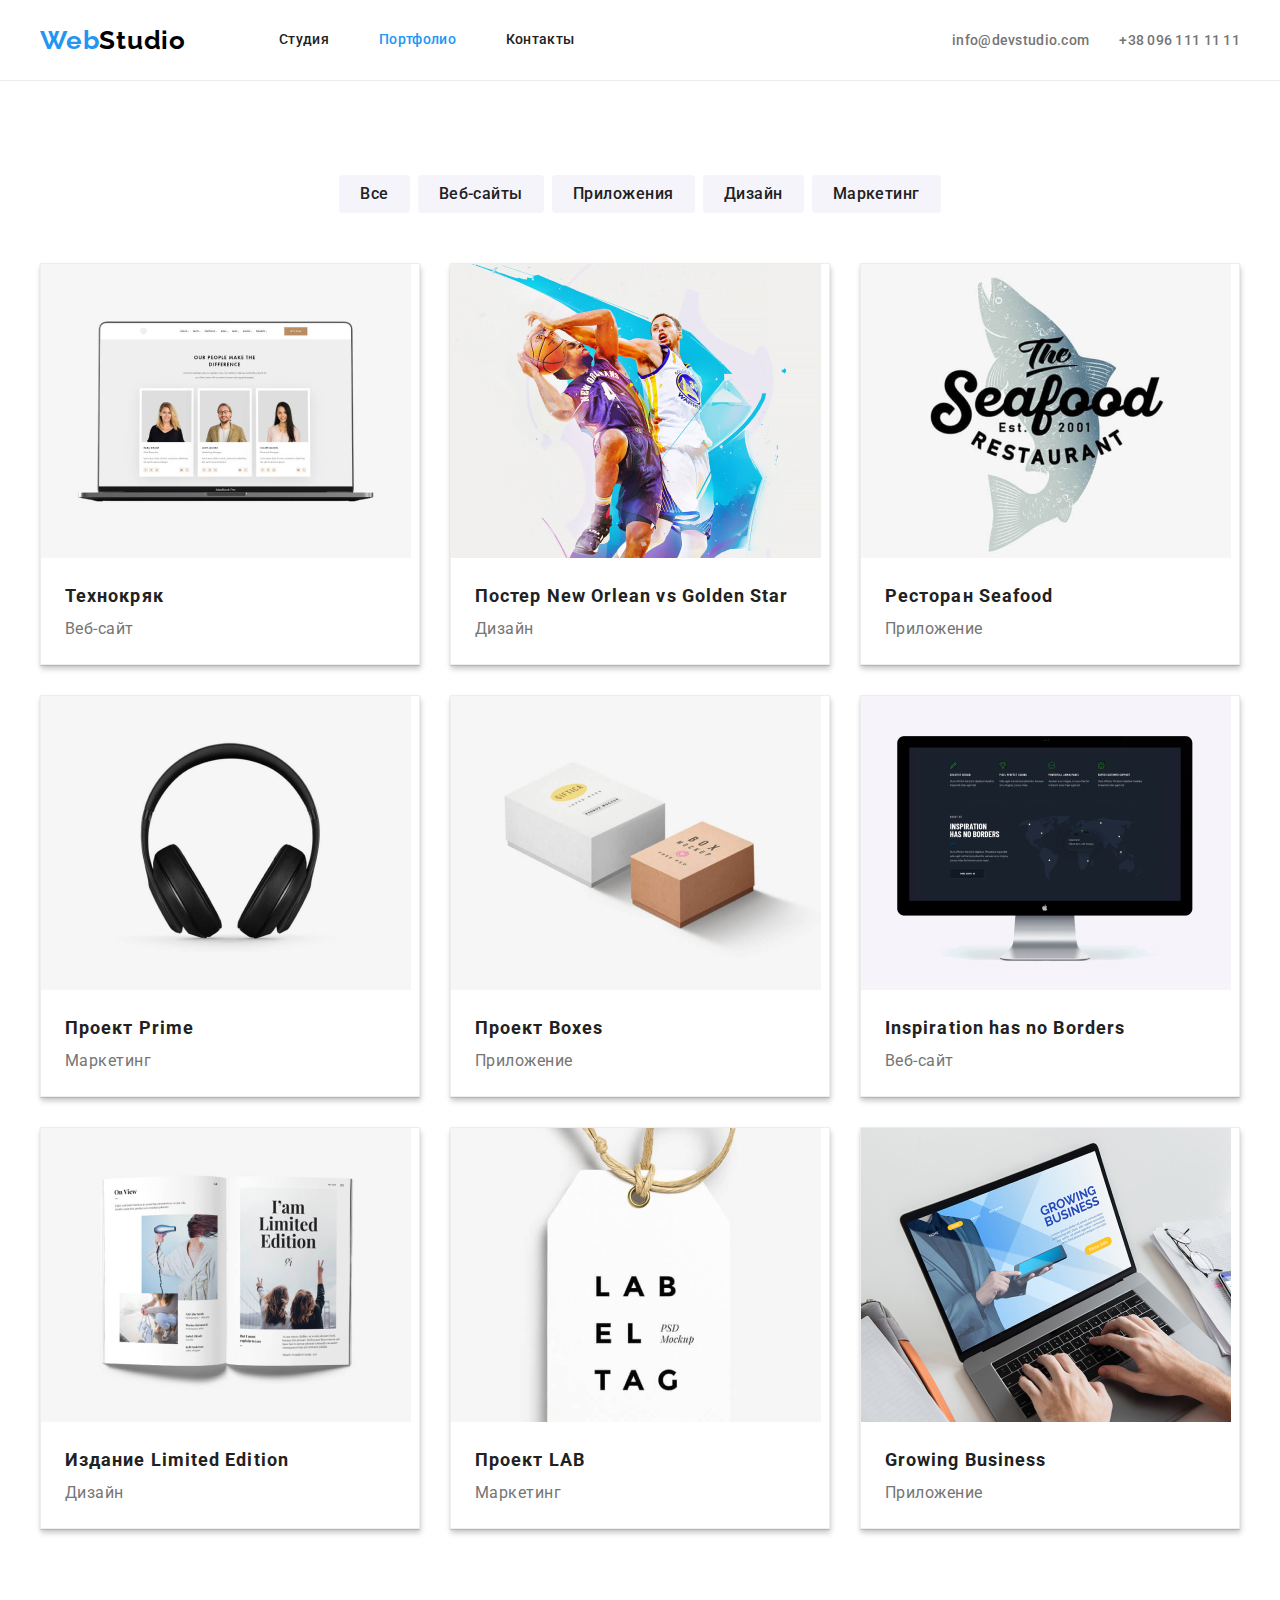
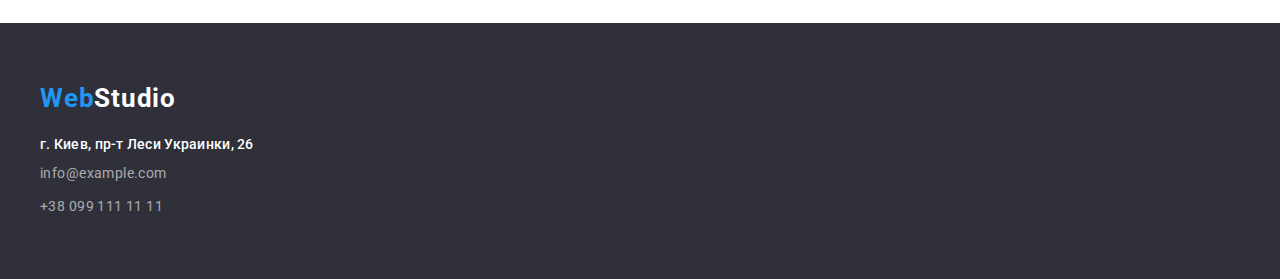
==== portfolio/portfolio.html @ 2971b4bf "Начало4" ====
<!DOCTYPE html>
<html lang="ru">
<head>
    <meta charset="UTF-8">
    <meta name="viewport" content="width=device-width, initial-scale=1.0">
    <link href="https://fonts.googleapis.com/css2?family=Raleway:wght@700&family=Roboto:wght@400;500;700;900&display=swap"
        rel="stylesheet">
    <link rel="stylesheet" href="https://cdnjs.cloudflare.com/ajax/libs/modern-normalize/1.0.0/modern-normalize.min.css"
        integrity="sha512-ISS7cAi1PEhQ8jnbJpJZMd29NlhNj4AWYyLOSp2CE/CsHxTCu+r+t0D2yoJudVrd0/8fTVPUVDzY5Tvli75u/g=="
        crossorigin="anonymous" />
    <link rel="stylesheet" href="../css/style.css">
    <link rel="preconnect" href="https://fonts.gstatic.com">
    <title>Document</title>
</head>
<body class="body">
    <header class="header-portfolio">
        <div class="container main">
            <nav class="main-nav">
                <!-- Логотип -->
            <a class="logo-link" href="../index.html">
                <p class="logo-text"><span class="logo">Web</span>Studio</p>
            </a>
            <!-- Навигация на другие страницы -->
            <ul class="nav-link">
                <li class="nav-li"><a class="active" href="../index.html">Студия</a></li>
                <li class="nav-li"><a class="active current" href="./portfolio/portfolio.html">Портфолио</a></li>
                <li class="nav-li"><a class="active" href="#address">Контакты</a></li>
            </ul>
            </nav>
            <ul class="header-li">
                <!-- Ссылка на адрес электронной почты  -->
                <li class="phone"><a class="link" href="mailto:info@devstudio.com">info@devstudio.com</a></li>
                <!-- Ссылка на телефонный номер -->
                <li class="phone"><a class="link" href="tel:+380961111111">+38 096 111 11 11</a></li>
            </ul>
        </div>
    </header>
    <main class="main-portfolio">  
        <section>
        <div class="container portfolio">
        <h2 class="title visually-hidden">Фильтр выбора проекта</h2>
        <ul class="benefits center">
            <li class="benefits-list"><button class="benefits-button" type="button">Все</button></li>
            <li class="benefits-list"><button class="benefits-button" type="button">Веб-сайты</button></li>
            <li class="benefits-list"><button class="benefits-button" type="button">Приложения</button></li>
            <li class="benefits-list"><button class="benefits-button" type="button">Дизайн</button></li>
            <li class="benefits-list"><button class="benefits-button" type="button">Маркетинг</button></li>
        </ul>
        <h2 class="title visually-hidden">Наши проекты</h2>
        <ul class="projects">
            <li class="projects-item">
                <a href="">
                <img src="../images/Tekhnokryak.jpg" alt="Технокряк" width="370">
                <div class="projects-text">
                <h3>Технокряк</h3>
                <p>Веб-сайт</p>
                <!-- <p>Lorem ipsum dolor sit amet consectetur adipisicing elit.</p> -->
                </div>
             </a>
                
              </li>
            <li class="projects-item"><a href="">
                <img src="../images/novsgs.jpg" alt="Постер New Orlean vs Golden Star" width="370">
                <div class="projects-text">
                <h3>Постер New Orlean vs Golden Star</h3>
                <p>Дизайн</p>
                <!-- <p>Lorem ipsum dolor sit amet consectetur adipisicing elit.</p> -->
                </div>
            </a>
            </li>
            <li class="projects-item"><a href="">
                <img src="../images/seafood.jpg" alt="Ресторан Seafood" width="370">
                <div class="projects-text">
                <h3>Ресторан Seafood</h3>
                <p>Приложение</p>
                <!-- <p>Lorem ipsum dolor sit amet consectetur adipisicing elit.</p> -->
            </div>
            </a>
            </li>
            <li class="projects-item"><a href="">
                <img src="../images/prime.jpg" alt="Проект Prime" width="370">
                <div class="projects-text">
                <h3>Проект Prime</h3>
                <p>Маркетинг</p>
                <!-- <p>Lorem ipsum dolor sit amet consectetur adipisicing elit.</p> -->
            </div>
            </a>
            </li>
            <li class="projects-item"><a href="">
                <img src="../images/boxes.jpg" alt="Проект Boxes" width="370">
                <div class="projects-text">
                <h3>Проект Boxes</h3>
                <p>Приложение</p>
                <!-- <p>Lorem ipsum dolor sit amet consectetur adipisicing elit.</p> -->
            </div>
            </a>
            </li>
            <li class="projects-item"><a href="">
                <img src="../images/Inspiration_has_no_Borders.jpg" alt="Inspiration has no Borders" width="370">
                <div class="projects-text">
                <h3 lang="en">Inspiration has no Borders</h3>
                <p>Веб-сайт</p>
                <!-- <p>Lorem ipsum dolor sit amet consectetur adipisicing elit.</p> -->
            </div>
            </a>
            </li>
            <li class="projects-item"><a href="">
                <img src="../images/le.jpg" alt="Издание Limited Edition" width="370">
                <div class="projects-text">
                <h3>Издание Limited Edition</h3>
                <p>Дизайн</p>
                <!-- <p>Lorem ipsum dolor sit amet consectetur adipisicing elit.</p> -->
            </div>
            </a>
            </li>
            <li class="projects-item"><a href="">
                <img src="../images/lab.jpg" alt="Проект LAB" width="370">
                <div class="projects-text">
                <h3>Проект LAB</h3>
                <p>Маркетинг</p>
                <!-- <p>Lorem ipsum dolor sit amet consectetur adipisicing elit.</p> -->
            </div>
            </a>
            </li>
            <li class="projects-item"><a href="">
                <img src="../images/Growing_Business.jpg" alt="Growing Business" width="370">
                <div class="projects-text">
                <h3>Growing Business</h3>
                <p>Приложение</p>
                <!-- <p>Lorem ipsum dolor sit amet consectetur adipisicing elit. </p> -->
            </div>
            </a>
            </li>
        </ul>   
        </div>  
        </section>
    </main>
    <footer class="footer">
        <div class="container">
            <!-- Логотип -->
            <a href="../index.html">
                <p class="footer-logo"><span class="logo">Web</span>Studio</p>
            </a>
            <address id="address">
                <!-- Ссылка на адрес -->
                <a class="google-address link" target="_blank" href="https://goo.gl/maps/JPTJLpiqcLhhmCbZ7">
                    г. Киев, пр-т Леси Украинки, 26
                </a>
                <!-- Ссылка на адрес электронной почты  -->
                <a class="footer-link" href="mailto:info@example.com">info@example.com</a>
                <!-- Ссылка на телефонный номер -->
                <a class="footer-link" href="tel:+380991111111">+38 099 111 11 11</a>
            </address>
        </div>
    </footer>
</body>
</html>
---- css/style.css ----
/* цвет основного текста #757575 */
/* вторичный цвет #212121 */
/* первичный цвет фона #FFFFFF */
/* вторичный цвет фона #F5F4FA */
/* акцент #2196F3 */
/* https://elenrosee.github.io/it-studio/ */

:root {
  --primary-text-color: #757575;
  --secondary-text-color: #212121;
  --primary-background-color: #ffffff;
  --secondary-background-color: #f5f4fa;
  --akcent-color: #2196f3;
  --logo-color: #000000;
  --border-color: #ececec;
  --footer-color: #2f303a;
}
/* значение border-box устанавливается для всех элементов 
и псевдоэлементов документа. */

/* Остальной код */
.body {
  font-family: 'Roboto', sans-serif;
  letter-spacing: 0.02em;
  font-display: swap;
  background-color: var(--primary-background-color);
  color: var(--primary-text-color);
}
* {
  padding: 0;
  margin: 0;
  /* outline: 2px solid tomato; */
}
ul {
  list-style: none;
  padding: 0;
  margin: 0;
}
a {
  text-decoration: none;
}
h2 {
  color: var(--secondary-text-color);
  font-weight: 700;
  font-size: 36px;
  line-height: 1.16;
  letter-spacing: 0.03em;
  padding: 0;
  margin: 0;
}
h3 {
  color: var(--secondary-text-color);
  font-weight: 700;
  font-size: 14px;
  line-height: 1.14;
  letter-spacing: 0.03em;
  padding: 0;
  margin: 0;
}
p {
  padding: 0;
  margin: 0;
}
.container {
  width: 1200px;
  padding-left: 15px;
  padding-right: 15px;
  margin-left: auto;
  margin-right: auto;
}
/* Логотип */

.main {
  display: flex;
  align-items: center;
  justify-content: space-between;
}
.main-nav {
  display: flex;
  align-items: center;
}
.logo-link {
  font-family: 'Raleway', sans-serif;
  color: var(--logo-color);
  font-weight: 700;
  font-size: 26px;
  line-height: 1.19;
  letter-spacing: 0.03em;
}
.logo {
  color: var(--akcent-color);
}
/* .logo-text {
  color: var(--logo-color);
} */
/* ссылки навигации */
.nav-link {
  display: flex;
  margin-left: 93px;
}
.nav-link .active {
  display: block;
  padding-top: 32px;
  padding-bottom: 32px;
  color: var(--secondary-text-color);
  font-weight: 500;
  font-size: 14px;
  line-height: 1.14;
}
.nav-link .active:hover,
.nav-link .active:focus {
  color: var(--akcent-color);
}
.nav-link .active.current {
  color: var(--akcent-color);
}
.nav-li:not(:last-child) {
  margin-right: 50px;
}
/* .nav-link .active:active {
  color:#ff0000;
} */
/* ссылки контактов */
.header-li {
  display: flex;
}
.link {
  color: var(--primary-text-color);
  font-weight: 500;
  font-size: 14px;
  line-height: 1.14;
  letter-spacing: 0.02em;
}
.header-li .phone + .phone {
  margin-left: 30px;
}

.link:hover {
  color: var(--akcent-color);
}
/* Секция Герой */
.hero {
  background-color: #2f303a; /*Временный цвет */
  height: 600px;
}
.section-hero {
  color: var(--primary-background-color);
  text-align: center;
}
.hero-title {
  font-weight: 900;
  font-size: 44px;
  line-height: 1.36;
  text-align: center;
  letter-spacing: 0.06em;
  text-transform: uppercase;
  padding-top: 200px;
  margin-bottom: 30px;
}
.button {
  color: var(--primary-background-color);
  background-color: var(--akcent-color);
  font-weight: 700;
  font-size: 16px;
  line-height: 1.87;
  /* display: flex; */
  align-items: center;
  text-align: center;
  letter-spacing: 0.06em;
  display: inline-block;
  padding: 10px 32px;
  height: 50px;
  min-width: 200px;
  border-radius: 4px;
}
/* Прятать текст */
.visually-hidden {
  position: absolute;
  width: 1px;
  height: 1px;
  margin: -1px;
  border: 0;
  padding: 0;
  white-space: nowrap;
  clip-path: inset(100%);
  clip: rect(0 0 0 0);
  overflow: hidden;
}
.section-desc {
  padding-top: 94px;
  padding-bottom: 94px;
}
.desc {
  display: flex;
}
.desc .center {
  justify-content: center;
}

.desc-li:not(:last-child) {
  margin-right: 30px;
}
.section-desc h2 {
  text-align: center;
}
.desc-text {
  text-transform: uppercase;
}
.section-desc li {
  font-weight: 400;
  font-size: 14px;
  line-height: 1.71;
  letter-spacing: 0.03em;
  text-align: left;
  width: 270px;
}
.desc-text {
  margin-bottom: 10px;
}
.section-img {
  /* padding-top: 94px; */
  padding-bottom: 94px;
  text-align: center;
}
.img-link {
  display: flex;
}
.img-li:not(:first-child) {
  margin-left: 30px;
}
.img-link img {
  display: block;
}
.img-text {
  margin-bottom: 50px;
}
/* .section-img li {
} */
.section-foto {
  background-color: var(--secondary-background-color);
  text-align: center;
  padding-top: 94px;
  padding-bottom: 94px;
}

.foto-link {
  margin-bottom: 50px;
}
.section-foto h3 {
  font-weight: 500;
  font-size: 16px;
  line-height: 1.9;
  text-align: center;
  letter-spacing: 0.03em;
  background-color: var(--primary-background-color);
}
.section-foto p {
  margin-bottom: 30px;
  font-weight: 400;
  font-size: 16px;
  line-height: 1.9;
  text-align: center;
  letter-spacing: 0.03em;
}
.foto-list {
  display: flex;
}
.foto-img {
  justify-content: center;
  background: var(--primary-background-color);
  box-shadow: 0px 1px 3px rgba(0, 0, 0, 0.12), 0px 1px 1px rgba(0, 0, 0, 0.14),
    0px 2px 1px rgba(0, 0, 0, 0.2);
  border-radius: 0px 0px 4px 4px;
}
.foto-img:not(:last-child) {
  margin-right: 30px;
}
.foto-img img {
  margin-bottom: 30px;
}
.foto-img h3 {
  margin-bottom: 10px;
}
.footer {
  background-color: var(--footer-color);
  padding-top: 60px;
  padding-bottom: 60px;
}
.footer .footer-logo {
  display: inline-block;
  padding-bottom: 20px;
  color: var(--primary-background-color);
  font-weight: 700;
  font-size: 26px;
  line-height: 1.19;
  letter-spacing: 0.03em;
}
.footer p {
  color: var(--primary-background-color);
}
.google-address {
  color: var(--primary-background-color);
  font-style: normal;
}
.footer-link:not(:first-child) {
  margin-top: 9px;
}
.address {
  color: var(--primary-background-color);
  font-style: normal;
  margin-top: 30px;
}
.footer-link {
  display: block;
  font-style: normal;
  color: rgb(255, 255, 255, 0.6);
  font-weight: 400;
  font-size: 14px;
  line-height: 1.71;
  letter-spacing: 0.03em;
}

/* Portfolio */
.header-portfolio {
  border-bottom: 1px solid #ececec;
}
.main-portfolio {
  text-align: center;
}
.benefits {
  display: flex;
}
.benefits.center {
  justify-content: center;
  margin-bottom: 50px;
}
.container.portfolio {
  padding-top: 94px;
  padding-bottom: 94px;
}
.benefits-list:not(:last-child) {
  margin-right: 8px;
}
.benefits .benefits-button {
  font-family: inherit;
  font-weight: 500;
  font-size: 16px;
  line-height: 1.62;
  letter-spacing: 0.03em;
  background-color: var(--secondary-background-color);
  color: var(--secondary-text-color);
  text-align: center;
  display: inline-block;
  padding: 6px 21px;
  border-radius: 4px;
  border: 0px;
}
.benefits .benefits-button:hover,
.benefits .benefits-button:focus {
  color: var(--primary-background-color);
  background-color: var(--akcent-color);
}
.projects {
  display: flex;
  flex-wrap: wrap;
  /* margin-right: -30px;
  margin-bottom: -30px; */
  list-style: none;
}
.projects-item {
  /* width: 370px; */
  width: calc((100% - 60px) / 3);
  margin-right: 30px;
  margin-bottom: 30px;
  border: 1px solid #eeeeee;
  box-sizing: border-box;
  box-shadow: 0px 1px 1px rgba(0, 0, 0, 0.12), 0px 4px 4px rgba(0, 0, 0, 0.06),
    1px 4px 6px rgba(0, 0, 0, 0.16);
  /* margin-top: 30px; */
  /* flex-basis: calc(100% - 60px / 3); */
}
.projects-item:nth-last-child(-n + 3) {
  margin-bottom: 0;
}
.projects-item:nth-child(3n) {
  margin-right: 0;
  margin-top: 0;
}

.projects h3 {
  font-weight: 700;
  font-size: 18px;
  line-height: 2;
  letter-spacing: 0.06em;
  /* margin-top: 20px;
  margin-bottom: 4px; */
}
.projects li {
  text-align: left;
}
.projects p {
  color: var(--primary-text-color);
  font-weight: 400;
  font-size: 16px;
  line-height: 1.88;
  letter-spacing: 0.03em;
}
.projects img {
  display: block;
}
.projects-text {
  padding-top: 20px;
  padding-bottom: 20px;
  padding-left: 24px;
  padding-right: 24px;
  border: 0 1px 1px 1px solid #eeeeee;
}

/* line-height: 1.2; */
/* 1.2 - auto - интерлиньяж */
/* .test-container {
  width: 1230px;
  padding-left: 15px;
  padding-right: 15px;
  margin-left: auto;
  margin-right: auto;
}

.flex-container {
  display: flex;
  flex-wrap: wrap;
  background-color: teal;
  margin: -15px;
}

.flex-element {
  width: 380px;
  margin: 15px; */

/* calc((100% - кол-во маржинов в строке * значение маржина) / кол-во элементов в строке */
/* width: calc((100% - 60px) / 3); */
/* margin-right: 30px; */
/* margin-bottom: 30px; */

/* margin-right: 30px;
  margin-bottom: 30px; */
/* } */

/* .flex-element:nth-child(3n) {
  margin-right: 0;
}
.flex-element:nth-last-child(-n + 3) {
  margin-bottom: 0;
} */

/* .flex-element:nth-child(3n) {
  margin-right: 0;
}
.flex-element:nth-last-child(-n + 3) {
  margin-bottom: 0;
} */

/* Альтернатива */
/* .flex-element:not(:nth-child(3n)) {
  margin-right: 30px;
} */

/* .flex-element:not(:nth-last-child(-n + 3)) {
  margin-bottom: 30px;
} */
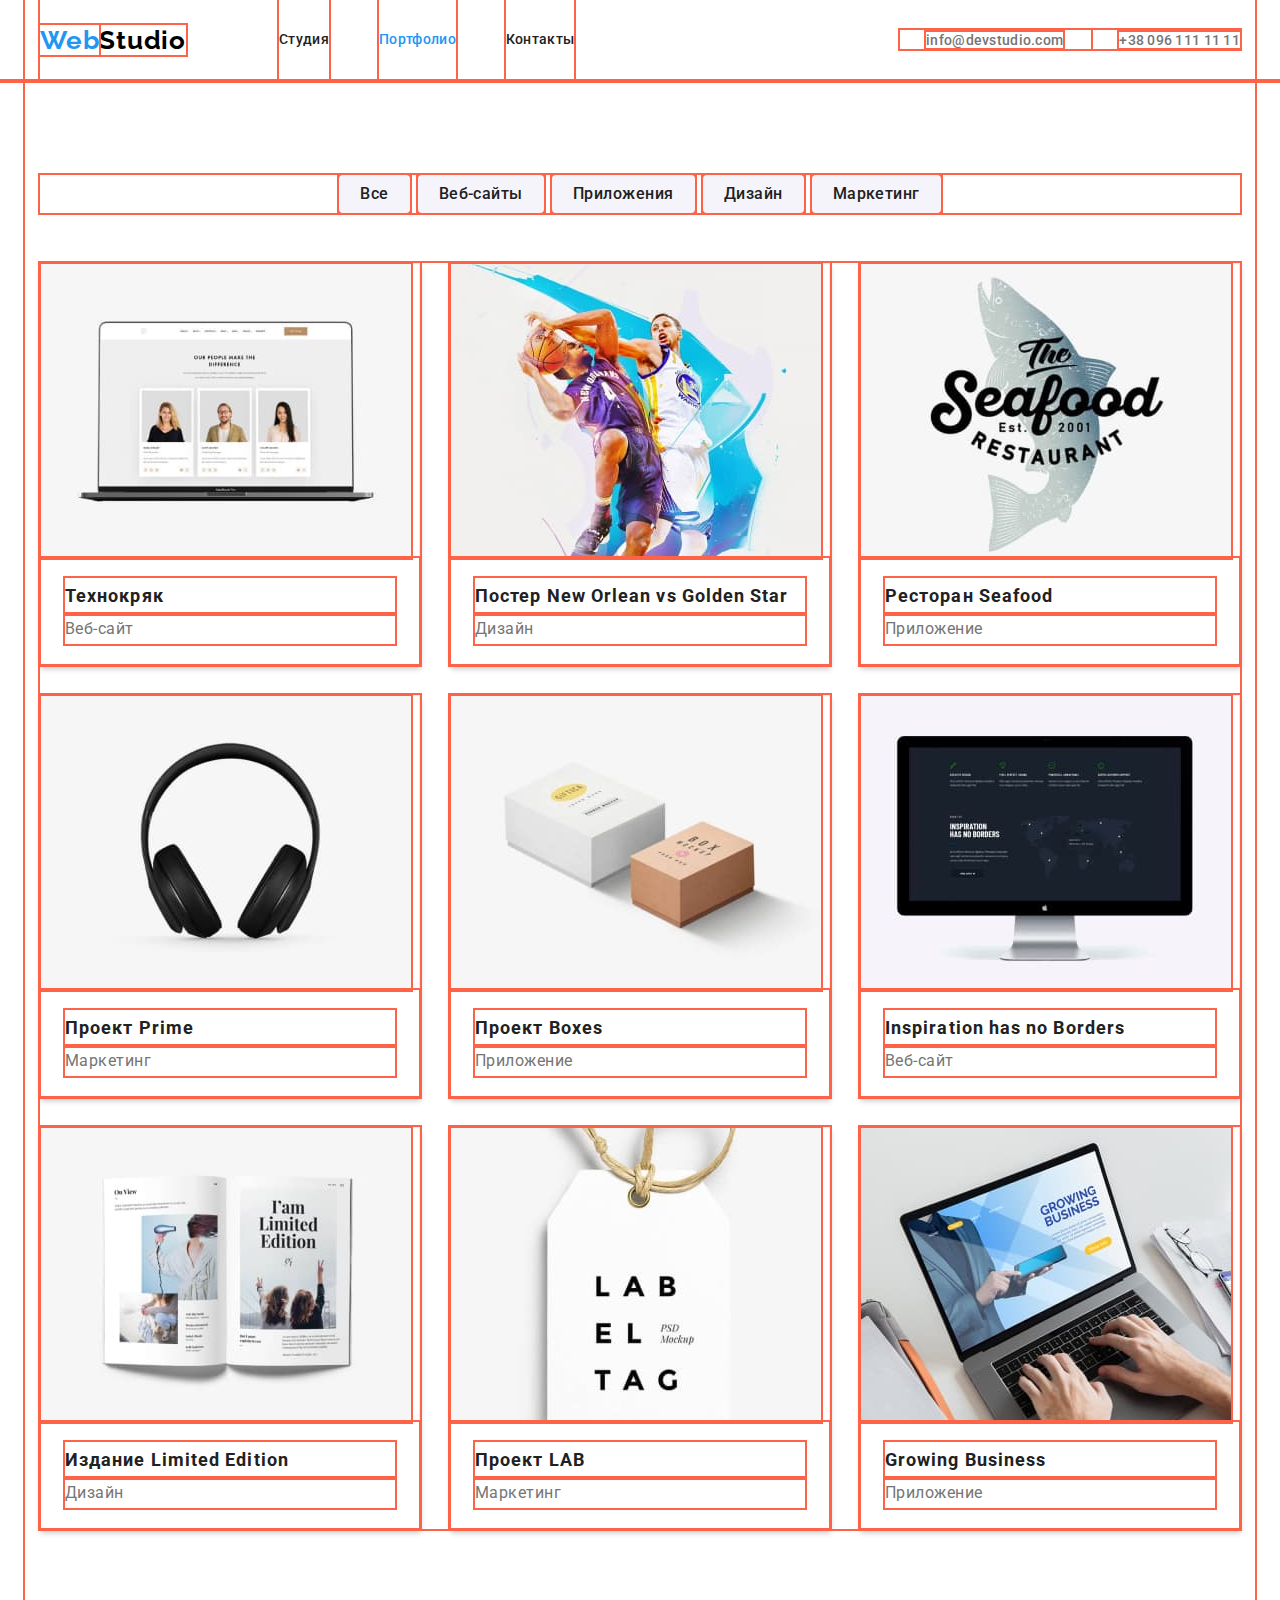
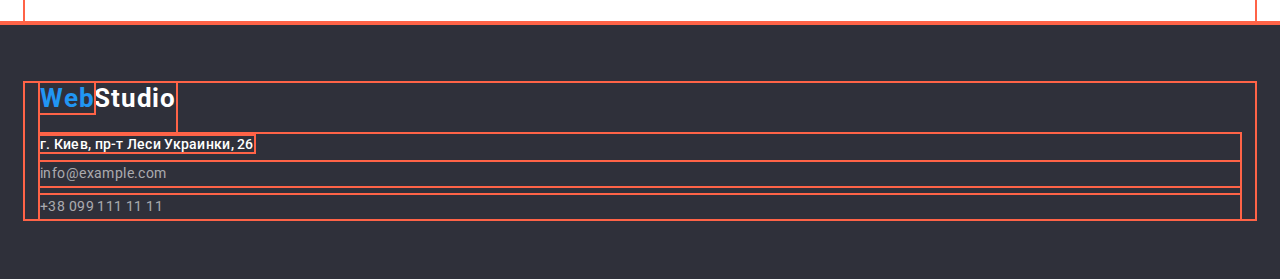
==== commit 92b83669: "проба 1" ====
--- a/portfolio/portfolio.html
+++ b/portfolio/portfolio.html
@@ -29,9 +29,9 @@
             </nav>
             <ul class="header-li">
                 <!-- Ссылка на адрес электронной почты  -->
-                <li class="phone"><a class="link" href="mailto:info@devstudio.com">info@devstudio.com</a></li>
+                <li class="phone mail"><a class="link" href="mailto:info@devstudio.com">info@devstudio.com</a></li>
                 <!-- Ссылка на телефонный номер -->
-                <li class="phone"><a class="link" href="tel:+380961111111">+38 096 111 11 11</a></li>
+                <li class="phone tel"><a class="link" href="tel:+380961111111">+38 096 111 11 11</a></li>
             </ul>
         </div>
     </header>
--- a/css/style.css
+++ b/css/style.css
@@ -29,7 +29,7 @@
 * {
   padding: 0;
   margin: 0;
-  /* outline: 2px solid tomato; */
+  outline: 2px solid tomato;
 }
 ul {
   list-style: none;
@@ -86,6 +86,7 @@
   font-size: 26px;
   line-height: 1.19;
   letter-spacing: 0.03em;
+  /* cursor: pointer; */
 }
 .logo {
   color: var(--akcent-color);
@@ -135,17 +136,52 @@
   margin-left: 30px;
 }
 
-.link:hover {
+.link:hover,
+.mail:hover::before {
   color: var(--akcent-color);
 }
+.mail::before {
+  display: inline-block;
+  content: '';
+  height: 12px;
+  width: 16px;
+  margin-right: 10px;
+  background-image: url('../images/icons/sprite.svg#mail');
+}
+.tel::before {
+  display: inline-block;
+  content: '';
+  height: 12px;
+  width: 16px;
+  margin-right: 10px;
+  background-image: url('../images/icons/sprite.svg#tel');
+  align-self: center;
+}
+
 /* Секция Герой */
 .hero {
-  background-color: #2f303a; /*Временный цвет */
+  display: flex;
+  max-width: 1600px;
   height: 600px;
+  margin-left: auto;
+  margin-right: auto;
+  align-items: center;
+  background-color: var(--footer-color);
+  background-image: linear-gradient(
+      to right,
+      rgba(47, 48, 58, 0.4),
+      rgba(47, 48, 58, 0.4)
+    ),
+    url('../images/img.jpg');
+  background-size: cover;
+  background-position: center;
+  text-align: center;
 }
 .section-hero {
   color: var(--primary-background-color);
   text-align: center;
+  padding-top: 94px;
+  padding-bottom: 94px;
 }
 .hero-title {
   font-weight: 900;
@@ -154,7 +190,7 @@
   text-align: center;
   letter-spacing: 0.06em;
   text-transform: uppercase;
-  padding-top: 200px;
+  /* padding-top: 200px; */
   margin-bottom: 30px;
 }
 .button {
@@ -198,6 +234,7 @@
 }
 
 .desc-li:not(:last-child) {
+  width: calc((100% - 90px) / 3);
   margin-right: 30px;
 }
 .section-desc h2 {
@@ -217,6 +254,31 @@
 .desc-text {
   margin-bottom: 10px;
 }
+.desc-li .icon::before {
+  display: block;
+  content: '';
+  height: 120px;
+  margin-bottom: 30px;
+  background-repeat: no-repeat;
+  background-position: center;
+  background-color: var(--secondary-background-color);
+}
+
+.icon-antena::before {
+  background-image: url('../images/icons/sprite.svg#antena');
+}
+
+.icon-clock::before {
+  background-image: url('../images/icons/sprite.svg#clock');
+}
+.icon-ps::before {
+  background-image: url('../images/icons/sprite.svg#ps');
+}
+
+.icon-astronaut::before {
+  background-image: url('../images/icons/sprite.svg#astronaut');
+}
+
 .section-img {
   /* padding-top: 94px; */
   padding-bottom: 94px;
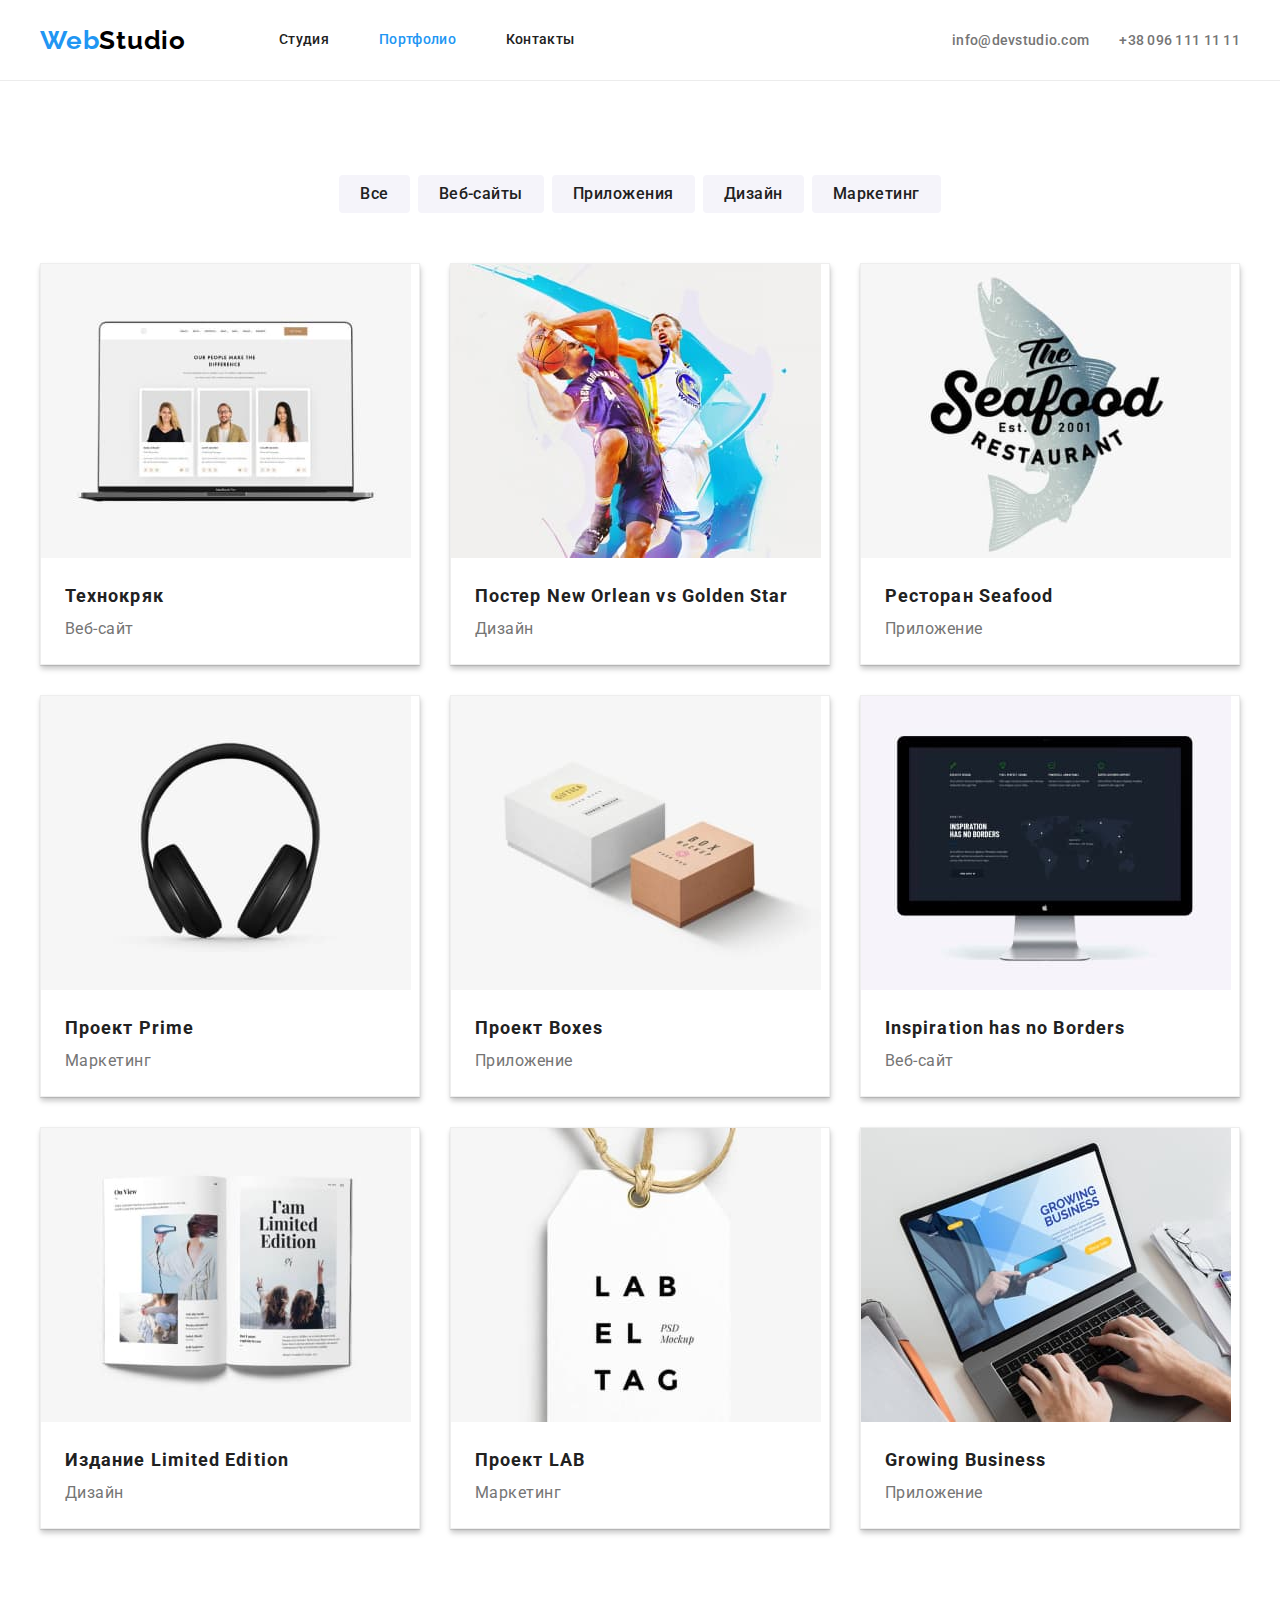
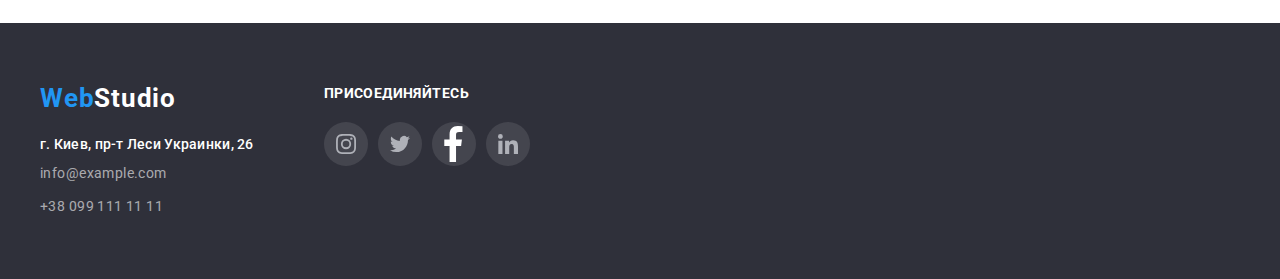
==== commit 87698c3a: "не работает" ====
--- a/portfolio/portfolio.html
+++ b/portfolio/portfolio.html
@@ -29,9 +29,9 @@
             </nav>
             <ul class="header-li">
                 <!-- Ссылка на адрес электронной почты  -->
-                <li class="phone mail"><a class="link" href="mailto:info@devstudio.com">info@devstudio.com</a></li>
+                <li class="phone"><a class="link icon-mail" href="mailto:info@devstudio.com">info@devstudio.com</a></li>
                 <!-- Ссылка на телефонный номер -->
-                <li class="phone tel"><a class="link" href="tel:+380961111111">+38 096 111 11 11</a></li>
+                <li class="phone"><a class="link icon-tel" href="tel:+380961111111">+38 096 111 11 11</a></li>
             </ul>
         </div>
     </header>
@@ -138,6 +138,7 @@
     <footer class="footer">
         <div class="container">
             <!-- Логотип -->
+            <div class="footer-left">
             <a href="../index.html">
                 <p class="footer-logo"><span class="logo">Web</span>Studio</p>
             </a>
@@ -151,6 +152,18 @@
                 <!-- Ссылка на телефонный номер -->
                 <a class="footer-link" href="tel:+380991111111">+38 099 111 11 11</a>
             </address>
+            </div>
+            <div class="footer-join">
+                <b class="title">Присоединяйтесь</b>
+                <ul class="footer-icon">
+                    <li class="list">
+                        <a class="link icon-instagram" href=""></a>
+                    </li>
+                    <li class="list"><a class="link icon-twitter" href=""></a></li>
+                    <li class="list"><a class="link icon-facebook" href=""></a></li>
+                    <li class="list"><a class="link icon-linkedin" href=""></a></li>
+                </ul>
+            </div>
         </div>
     </footer>
 </body>
--- a/css/style.css
+++ b/css/style.css
@@ -3,6 +3,8 @@
 /* первичный цвет фона #FFFFFF */
 /* вторичный цвет фона #F5F4FA */
 /* акцент #2196F3 */
+/* цвет иконок серый #AFB1B8 */
+
 /* https://elenrosee.github.io/it-studio/ */
 
 :root {
@@ -14,6 +16,7 @@
   --logo-color: #000000;
   --border-color: #ececec;
   --footer-color: #2f303a;
+  --icon-gray-color: #afb1b8;
 }
 /* значение border-box устанавливается для всех элементов 
 и псевдоэлементов документа. */
@@ -29,9 +32,11 @@
 * {
   padding: 0;
   margin: 0;
-  outline: 2px solid tomato;
-}
-ul {
+  /* outline: 2px solid tomato; */
+}
+ul,
+.link,
+.list {
   list-style: none;
   padding: 0;
   margin: 0;
@@ -140,7 +145,38 @@
 .mail:hover::before {
   color: var(--akcent-color);
 }
-.mail::before {
+.header .icon-mail::before {
+  display: inline-block;
+  content: '';
+  height: 12px;
+  width: 16px;
+  margin-right: 10px;
+  background-image: url('../images/icons/mail.svg');
+}
+
+.header .icon-tel::before {
+  display: inline-block;
+  content: '';
+  height: 16px;
+  width: 10px;
+  margin-right: 10px;
+  background-image: url('../images/icons/smartphone.svg');
+  align-self: center;
+}
+/* .link:hover,
+.mail:hover::before,
+.link:hover svg,
+.link:focus svg {
+  color: var(--accent-color);
+  fill: var(--accent-color);
+} */
+/* вопросы: 
+1. при фиксированном хедере возможно сейчас уже сделать, чтобы весь его контент при зуме был видимым. 
+2. так же при зуме bg начинает обрезаться картинка. 3. при нфжатии на кнопку Отправить в модальном окне не применяется transition  h
+ttps://mariia-kovalchuk.github.io/goit-markup-hw-05/index.html
+https://mariia-kovalchuk.github.io/goit-markup-hw-05/index.html */
+
+/* .mail::before {
   display: inline-block;
   content: '';
   height: 12px;
@@ -151,12 +187,12 @@
 .tel::before {
   display: inline-block;
   content: '';
-  height: 12px;
-  width: 16px;
+  height: 16px;
+  width: 10px;
   margin-right: 10px;
-  background-image: url('../images/icons/sprite.svg#tel');
+  background-image: url('../images/icons/smartphone.svg');
   align-self: center;
-}
+} */
 
 /* Секция Герой */
 .hero {
@@ -183,6 +219,7 @@
   padding-top: 94px;
   padding-bottom: 94px;
 }
+
 .hero-title {
   font-weight: 900;
   font-size: 44px;
@@ -343,6 +380,94 @@
 .foto-img h3 {
   margin-bottom: 10px;
 }
+.clients {
+  padding-top: 94px;
+  padding-bottom: 94px;
+}
+.team-content {
+  padding: 30px 32px;
+}
+.team-icon {
+  display: flex;
+}
+
+.team-icon .link:hover {
+  background-color: var(--accent-color);
+}
+.links-icon {
+  margin-right: 10px;
+}
+
+.team-icon .list:last-child,
+.links-icon:last-child {
+  margin-right: 0;
+}
+
+.team-icon .links-icon {
+  display: flex;
+  height: 44px;
+  width: 44px;
+  align-items: center;
+
+  border-radius: 50%;
+  /* margin-right: 10px; */
+  color: var(--icon-gray-color);
+}
+
+.team-icon .link:hover {
+  color: var(--primary-white-color);
+}
+
+.team-icon .icon {
+  height: 20px;
+  width: 20px;
+  margin-left: auto;
+  margin-right: 10px;
+  fill: currentColor;
+}
+/* Clients */
+
+.clients-title {
+  margin-bottom: 50px;
+
+  font-weight: 700;
+  font-size: 36px;
+  line-height: 1.17;
+  text-align: center;
+
+  color: var(--secondary-text-color);
+}
+
+.clients-lists {
+  display: flex;
+  margin: 0 -15px;
+}
+
+.clients .list {
+  display: inline-block;
+  margin: 0 15px;
+}
+
+.clients .link {
+  display: flex;
+  width: 170px;
+  height: 90px;
+  align-items: center;
+  justify-content: center;
+
+  border: 1px solid var(--icon-gray-color);
+  border-radius: 4px;
+  color: var(--icon-gray-color);
+}
+
+.clients .link:hover {
+  color: var(--accent-color);
+  border-color: var(--accent-color);
+}
+
+.clients .icon {
+  fill: currentColor;
+}
 .footer {
   background-color: var(--footer-color);
   padding-top: 60px;
@@ -380,6 +505,64 @@
   font-size: 14px;
   line-height: 1.71;
   letter-spacing: 0.03em;
+}
+.footer .container {
+  display: flex;
+}
+.footer-left {
+  margin-right: 70px;
+}
+
+.footer-join .title {
+  display: inline-block;
+  margin-bottom: 20px;
+
+  font-weight: 700;
+  font-size: 14px;
+  line-height: 1.14;
+  letter-spacing: 0.03em;
+  text-transform: uppercase;
+
+  color: var(--primary-background-color);
+}
+
+.footer-join .list:not(:last-child) {
+  margin-right: 10px;
+}
+
+.footer-join .link {
+  display: inline-block;
+  height: 44px;
+  width: 44px;
+  background-color: rgba(255, 255, 255, 0.1);
+  background-size: 20px;
+  background-repeat: no-repeat;
+  background-position: center;
+  border-radius: 50%;
+}
+
+.footer-join .icon-instagram {
+  background-image: url('../images/icons/instagram.svg');
+}
+.footer-join .icon-twitter {
+  background-image: url('../images/icons/twitter.svg');
+}
+.footer-join .icon-facebook {
+  background-image: url('../images/icons/facebook.svg');
+}
+.footer-join .icon-linkedin {
+  background-image: url('../images/icons/linkedin.svg');
+}
+
+.footer-join .icon-instagram:hover,
+.footer-join .icon-twitter:hover,
+.footer-join .icon-facebook:hover,
+.footer-join .icon-linkedin:hover {
+  background-color: var(--akcent-color);
+}
+
+.footer-icon {
+  display: flex;
 }
 
 /* Portfolio */
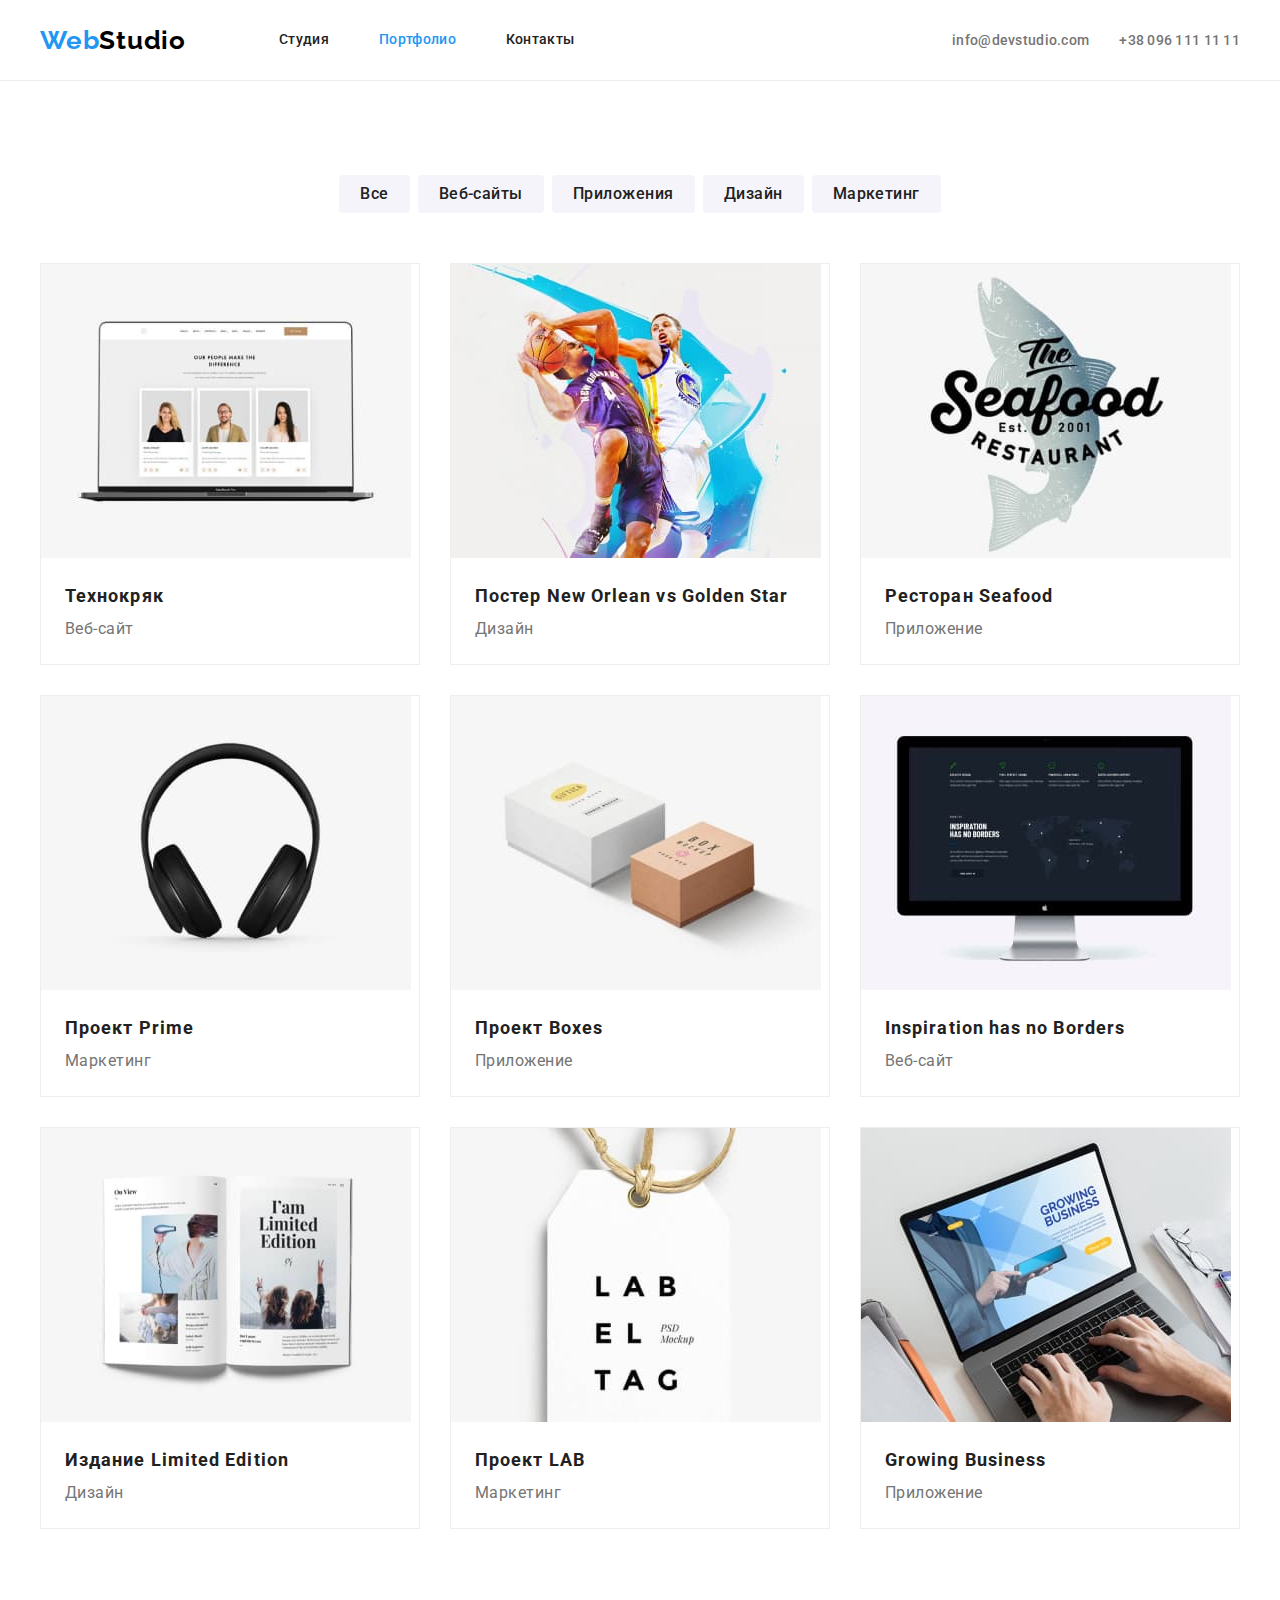
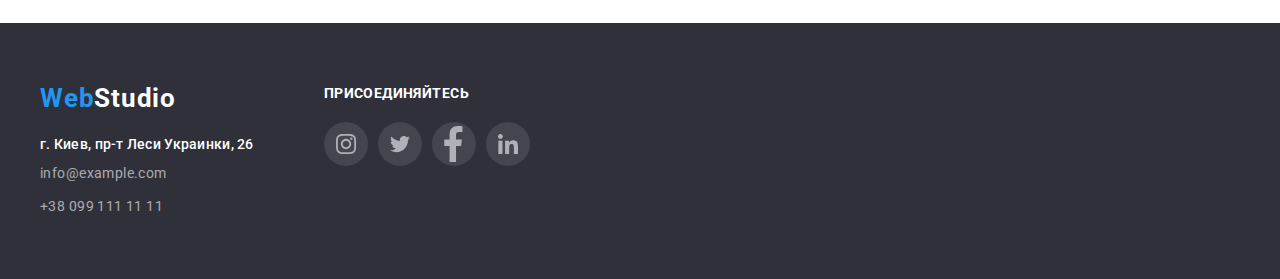
==== commit 648b0493: "Замена svg" ====
--- a/portfolio/portfolio.html
+++ b/portfolio/portfolio.html
@@ -56,9 +56,9 @@
                 <p>Веб-сайт</p>
                 <!-- <p>Lorem ipsum dolor sit amet consectetur adipisicing elit.</p> -->
                 </div>
-             </a>
+                </a>
                 
-              </li>
+            </li>
             <li class="projects-item"><a href="">
                 <img src="../images/novsgs.jpg" alt="Постер New Orlean vs Golden Star" width="370">
                 <div class="projects-text">
--- a/css/style.css
+++ b/css/style.css
@@ -604,6 +604,8 @@
 .benefits .benefits-button:focus {
   color: var(--primary-background-color);
   background-color: var(--akcent-color);
+  box-shadow: 0px 3px 1px rgba(0, 0, 0, 0.1), 0px 1px 2px rgba(0, 0, 0, 0.08),
+    0px 2px 2px rgba(0, 0, 0, 0.12);
 }
 .projects {
   display: flex;
@@ -619,10 +621,11 @@
   margin-bottom: 30px;
   border: 1px solid #eeeeee;
   box-sizing: border-box;
+}
+
+.projects-item:hover {
   box-shadow: 0px 1px 1px rgba(0, 0, 0, 0.12), 0px 4px 4px rgba(0, 0, 0, 0.06),
     1px 4px 6px rgba(0, 0, 0, 0.16);
-  /* margin-top: 30px; */
-  /* flex-basis: calc(100% - 60px / 3); */
 }
 .projects-item:nth-last-child(-n + 3) {
   margin-bottom: 0;
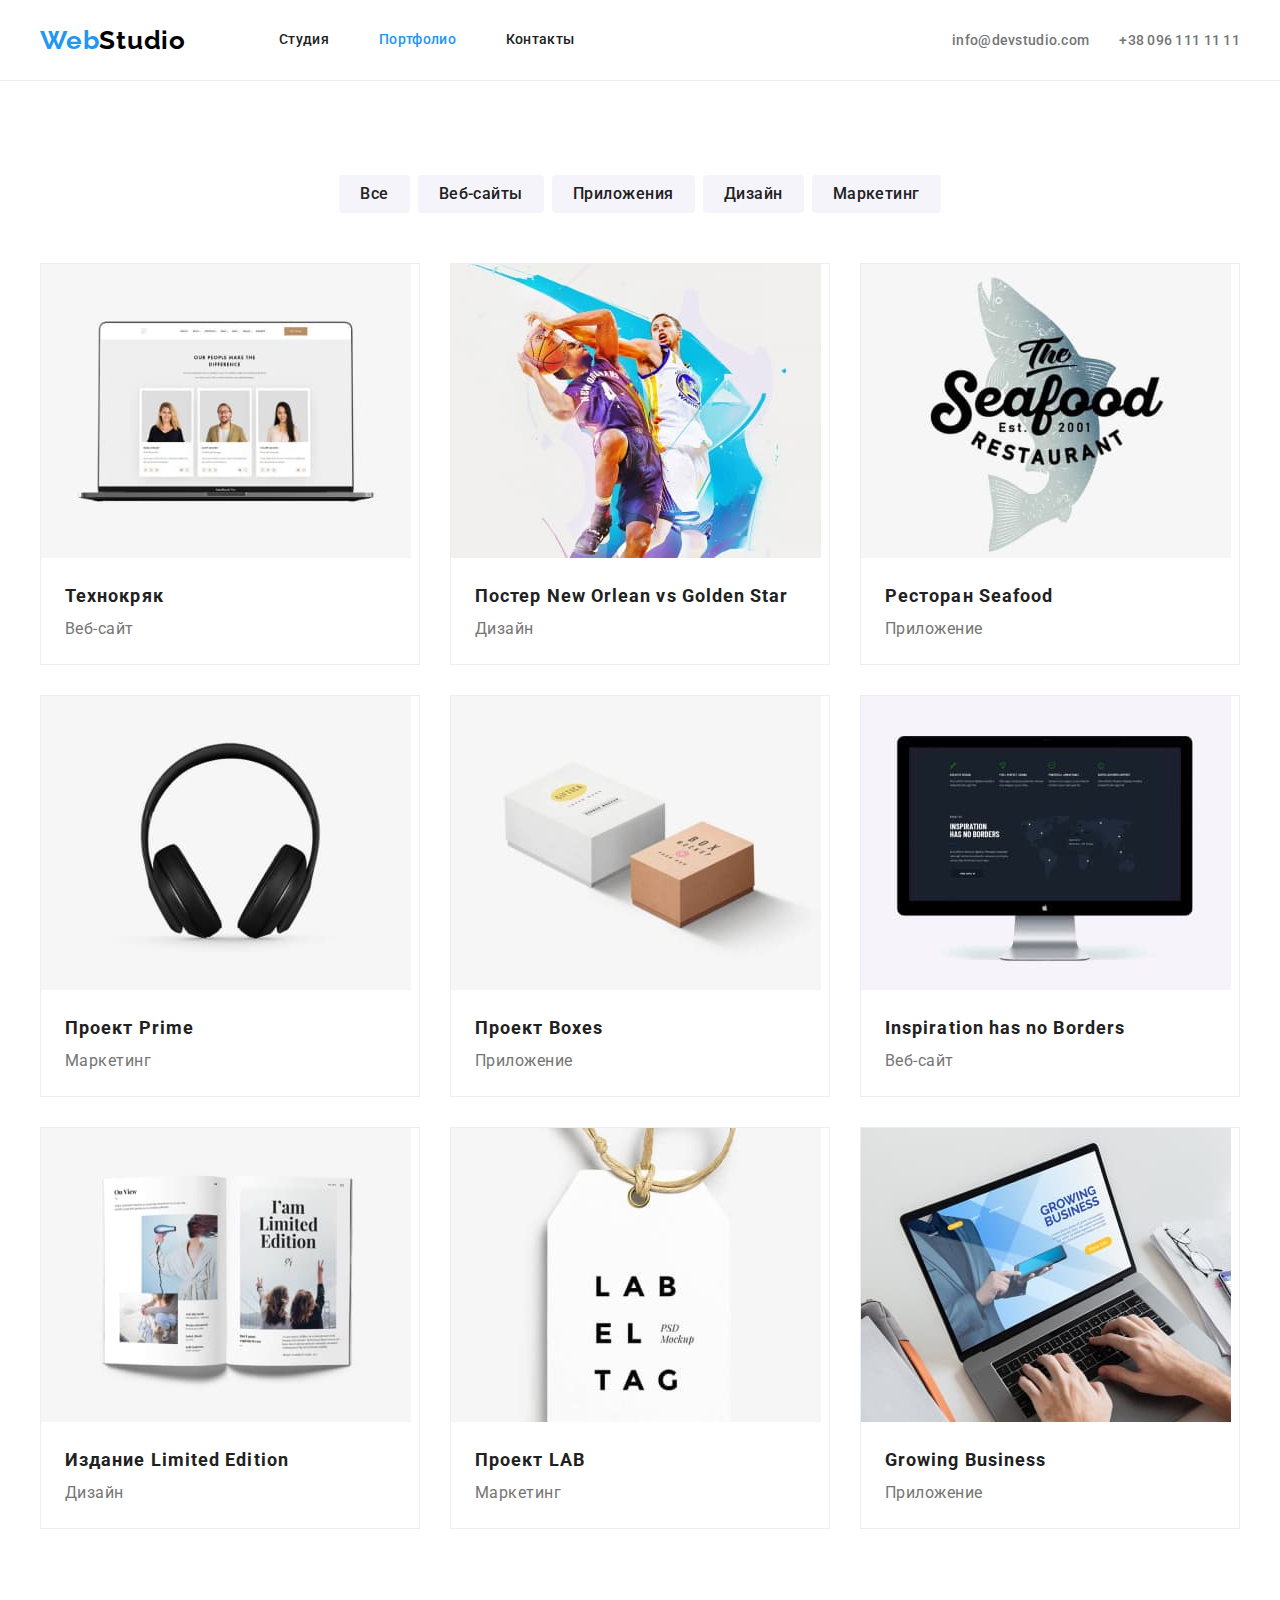
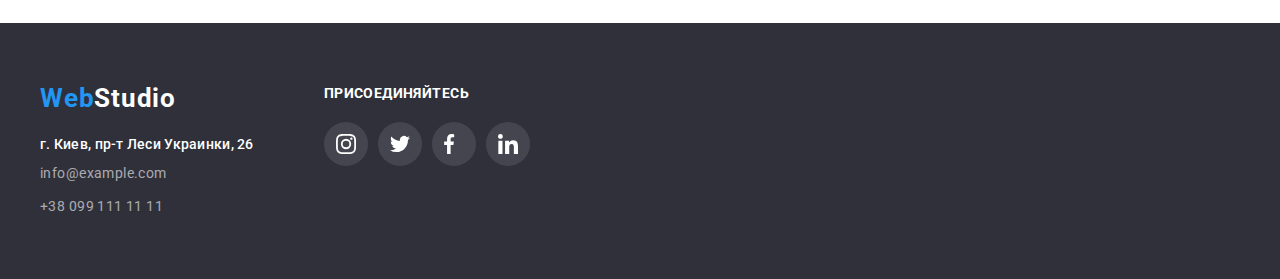
==== commit dc4be7ad: "new svg" ====
--- a/portfolio/portfolio.html
+++ b/portfolio/portfolio.html
@@ -54,7 +54,8 @@
                 <div class="projects-text">
                 <h3>Технокряк</h3>
                 <p>Веб-сайт</p>
-                <!-- <p>Lorem ipsum dolor sit amet consectetur adipisicing elit.</p> -->
+                <p class="overlay">Технокряк это современная площадка распространения коронавируса. Компании используют эту платформу для цифрового
+                шпионажа и атак на защищённые сервера конкурентов.</p>
                 </div>
                 </a>
                 
@@ -64,7 +65,7 @@
                 <div class="projects-text">
                 <h3>Постер New Orlean vs Golden Star</h3>
                 <p>Дизайн</p>
-                <!-- <p>Lorem ipsum dolor sit amet consectetur adipisicing elit.</p> -->
+                <p class="overlay">Все друзья хотят меня женить, потому что люди не выносят, когда кому-нибудь хорошо.</p>
                 </div>
             </a>
             </li>
@@ -73,7 +74,8 @@
                 <div class="projects-text">
                 <h3>Ресторан Seafood</h3>
                 <p>Приложение</p>
-                <!-- <p>Lorem ipsum dolor sit amet consectetur adipisicing elit.</p> -->
+                <p class="overlay">Если вам говорят, что вы многогранная личность — не обольщайтесь. Может быть, имеется в виду, что вы гад, сволочь и
+                паразит одновременно.</p>
             </div>
             </a>
             </li>
@@ -82,7 +84,7 @@
                 <div class="projects-text">
                 <h3>Проект Prime</h3>
                 <p>Маркетинг</p>
-                <!-- <p>Lorem ipsum dolor sit amet consectetur adipisicing elit.</p> -->
+                <p class="overlay">Алкоголь в малых дозах безвреден в любом количестве.</p>
             </div>
             </a>
             </li>
@@ -91,7 +93,9 @@
                 <div class="projects-text">
                 <h3>Проект Boxes</h3>
                 <p>Приложение</p>
-                <!-- <p>Lorem ipsum dolor sit amet consectetur adipisicing elit.</p> -->
+                <p class="overlay">Выключили электричество, и в городе воцарилась полная тишина.
+                Оказывается, звуки исходят не от людей.
+                Они уже давно-давно молчат.</p>
             </div>
             </a>
             </li>
@@ -100,7 +104,8 @@
                 <div class="projects-text">
                 <h3 lang="en">Inspiration has no Borders</h3>
                 <p>Веб-сайт</p>
-                <!-- <p>Lorem ipsum dolor sit amet consectetur adipisicing elit.</p> -->
+                <p class="overlay">А юмор — это жизнь. Это состояние. Это не шутки. Это искры в глазах. Это влюбленность в собеседника и готовность
+                рассмеяться до слез.</p>
             </div>
             </a>
             </li>
@@ -109,7 +114,7 @@
                 <div class="projects-text">
                 <h3>Издание Limited Edition</h3>
                 <p>Дизайн</p>
-                <!-- <p>Lorem ipsum dolor sit amet consectetur adipisicing elit.</p> -->
+                <p class="overlay">Никогда не женись на женщине, с которой можно жить. Женись на той, без которой жить нельзя.</p>
             </div>
             </a>
             </li>
@@ -118,7 +123,7 @@
                 <div class="projects-text">
                 <h3>Проект LAB</h3>
                 <p>Маркетинг</p>
-                <!-- <p>Lorem ipsum dolor sit amet consectetur adipisicing elit.</p> -->
+                <p class="overlay">Алкоголь в малых дозах безвреден в любом количестве.</p>
             </div>
             </a>
             </li>
@@ -127,7 +132,8 @@
                 <div class="projects-text">
                 <h3>Growing Business</h3>
                 <p>Приложение</p>
-                <!-- <p>Lorem ipsum dolor sit amet consectetur adipisicing elit. </p> -->
+                <p class="overlay">Ученые Гарвардского университета установили, что белые мыши размножаются намного лучше, если им не мешают ученые
+                Гарвардского университета.</p>
             </div>
             </a>
             </li>
--- a/css/style.css
+++ b/css/style.css
@@ -66,7 +66,7 @@
   padding: 0;
   margin: 0;
 }
-.container {
+.body .container {
   width: 1200px;
   padding-left: 15px;
   padding-right: 15px;
@@ -116,6 +116,8 @@
 .nav-link .active:hover,
 .nav-link .active:focus {
   color: var(--akcent-color);
+  border-bottom: 4px;
+  border-radius: 2px;
 }
 .nav-link .active.current {
   color: var(--akcent-color);
@@ -230,6 +232,7 @@
   /* padding-top: 200px; */
   margin-bottom: 30px;
 }
+/* class='btn btn-primary'  */
 .button {
   color: var(--primary-background-color);
   background-color: var(--akcent-color);
@@ -244,6 +247,7 @@
   padding: 10px 32px;
   height: 50px;
   min-width: 200px;
+  border: none;
   border-radius: 4px;
 }
 /* Прятать текст */
@@ -259,6 +263,31 @@
   clip: rect(0 0 0 0);
   overflow: hidden;
 }
+.modal.show .modal-dialog {
+  margin-top: 261px;
+}
+.modal.show .modal-header,
+.modal.show .modal-footer {
+  border: none;
+}
+.modal.show .modal-content {
+  width: 528px;
+  height: 581px;
+}
+.modal-header .close {
+  width: 30px;
+  padding: 0;
+  margin: 0;
+}
+/* .close span {
+  border: 1px;
+  border-color: #000000;
+  border-radius: 50%;
+} */
+.modal-footer .btn btn-primary {
+  align-items: center;
+}
+
 .section-desc {
   padding-top: 94px;
   padding-bottom: 94px;
@@ -329,10 +358,34 @@
 }
 .img-link img {
   display: block;
+  z-index: 1;
 }
 .img-text {
   margin-bottom: 50px;
 }
+.img-li {
+  position: relative;
+}
+.img-posit {
+  z-index: 2;
+  bottom: 0;
+  right: 0;
+  width: 370px;
+  margin: 0;
+  padding-top: 27px;
+  padding-bottom: 27px;
+  font-style: 500px;
+  font-weight: bold;
+  font-size: 14px;
+  line-height: 1.14;
+  text-align: center;
+  letter-spacing: 0.03em;
+  text-transform: uppercase;
+  position: absolute;
+  color: var(--primary-background-color);
+  background: rgba(47, 48, 58, 0.8);
+}
+
 /* .section-img li {
 } */
 .section-foto {
@@ -363,6 +416,7 @@
 }
 .foto-list {
   display: flex;
+  justify-content: space-around;
 }
 .foto-img {
   justify-content: center;
@@ -389,10 +443,11 @@
 }
 .team-icon {
   display: flex;
-}
-
-.team-icon .link:hover {
-  background-color: var(--accent-color);
+  justify-content: space-around;
+}
+
+.team-icon .links-icon:hover {
+  background-color: var(--akcent-color);
 }
 .links-icon {
   margin-right: 10px;
@@ -411,11 +466,11 @@
 
   border-radius: 50%;
   /* margin-right: 10px; */
-  color: var(--icon-gray-color);
-}
-
-.team-icon .link:hover {
-  color: var(--primary-white-color);
+  fill: var(--icon-gray-color);
+}
+
+.team-icon .links-icon:hover {
+  fill: var(--primary-background-color);
 }
 
 .team-icon .icon {
@@ -460,9 +515,9 @@
   color: var(--icon-gray-color);
 }
 
-.clients .link:hover {
-  color: var(--accent-color);
-  border-color: var(--accent-color);
+.clients-lists .link:hover {
+  color: var(--akcent-color);
+  border-color: var(--akcent-color);
 }
 
 .clients .icon {
@@ -621,11 +676,18 @@
   margin-bottom: 30px;
   border: 1px solid #eeeeee;
   box-sizing: border-box;
-}
-
+
+  position: relative;
+  overflow: hidden;
+}
 .projects-item:hover {
   box-shadow: 0px 1px 1px rgba(0, 0, 0, 0.12), 0px 4px 4px rgba(0, 0, 0, 0.06),
     1px 4px 6px rgba(0, 0, 0, 0.16);
+}
+.projects-item:hover .overlay {
+  box-shadow: 0px 1px 1px rgba(0, 0, 0, 0.12), 0px 4px 4px rgba(0, 0, 0, 0.06),
+    1px 4px 6px rgba(0, 0, 0, 0.16);
+  transform: translateX(0%);
 }
 .projects-item:nth-last-child(-n + 3) {
   margin-bottom: 0;
@@ -663,7 +725,32 @@
   padding-right: 24px;
   border: 0 1px 1px 1px solid #eeeeee;
 }
-
+.projects .overlay {
+  position: absolute;
+  top: 0;
+  left: 0;
+  width: 100%;
+  height: 294px;
+
+  padding-top: 63px;
+  padding-bottom: 63px;
+  padding-left: 24px;
+  padding-right: 24px;
+
+  background: rgba(33, 150, 243, 0.9);
+
+  transform: translateX(-100%);
+  transition: transform 250ms ease;
+
+  font-style: 500;
+  font-weight: normal;
+  font-size: 18px;
+  line-height: 1.56;
+
+  letter-spacing: 0.03em;
+
+  color: var(--primary-background-color);
+}
 /* line-height: 1.2; */
 /* 1.2 - auto - интерлиньяж */
 /* .test-container {
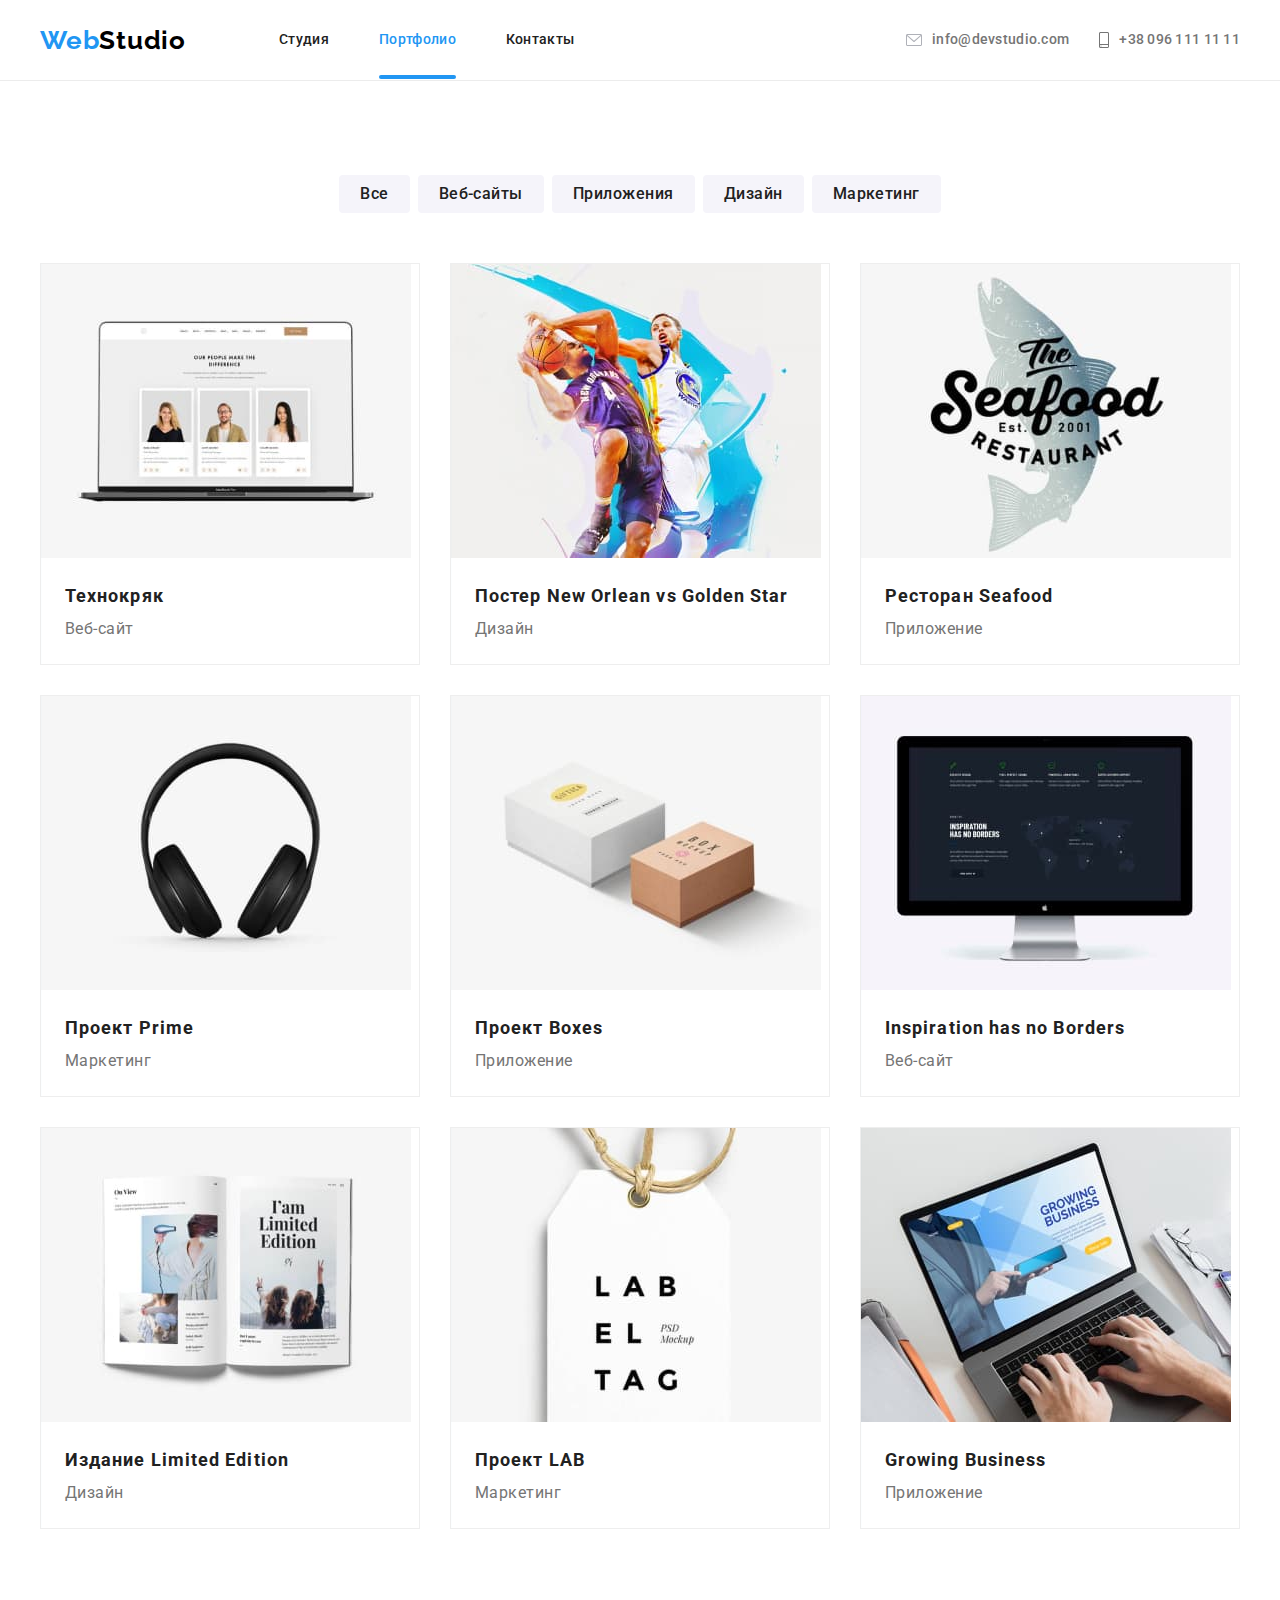
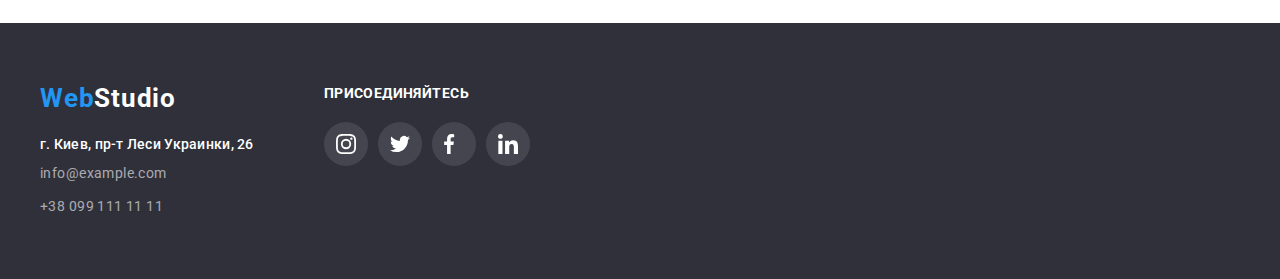
==== commit 2974c34b: "7" ====
--- a/portfolio/portfolio.html
+++ b/portfolio/portfolio.html
@@ -13,7 +13,7 @@
     <title>Document</title>
 </head>
 <body class="body">
-    <header class="header-portfolio">
+    <header class="header portfolio">
         <div class="container main">
             <nav class="main-nav">
                 <!-- Логотип -->
--- a/css/style.css
+++ b/css/style.css
@@ -105,6 +105,7 @@
   margin-left: 93px;
 }
 .nav-link .active {
+  position: relative;
   display: block;
   padding-top: 32px;
   padding-bottom: 32px;
@@ -125,9 +126,18 @@
 .nav-li:not(:last-child) {
   margin-right: 50px;
 }
-/* .nav-link .active:active {
-  color:#ff0000;
-} */
+.nav-link .current::after {
+  display: block;
+  content: '';
+  position: absolute;
+  left: 0;
+  bottom: 1px;
+  width: 100%;
+  height: 4px;
+
+  background: var(--akcent-color);
+  border-radius: 2px;
+}
 /* ссылки контактов */
 .header-li {
   display: flex;
@@ -144,7 +154,8 @@
 }
 
 .link:hover,
-.mail:hover::before {
+.icon-mail:hover,
+.icon-tel:hover {
   color: var(--akcent-color);
 }
 .header .icon-mail::before {
@@ -164,6 +175,10 @@
   margin-right: 10px;
   background-image: url('../images/icons/smartphone.svg');
   align-self: center;
+}
+.phone .link {
+  display: flex;
+  align-items: center;
 }
 /* .link:hover,
 .mail:hover::before,
@@ -177,6 +192,8 @@
 2. так же при зуме bg начинает обрезаться картинка. 3. при нфжатии на кнопку Отправить в модальном окне не применяется transition  h
 ttps://mariia-kovalchuk.github.io/goit-markup-hw-05/index.html
 https://mariia-kovalchuk.github.io/goit-markup-hw-05/index.html */
+/* https://marishka95s.github.io/goit-markup-hw-06/index.html */
+/* https://github.com/marishka95s/goit-markup-hw-06/ */
 
 /* .mail::before {
   display: inline-block;
@@ -263,30 +280,6 @@
   clip: rect(0 0 0 0);
   overflow: hidden;
 }
-.modal.show .modal-dialog {
-  margin-top: 261px;
-}
-.modal.show .modal-header,
-.modal.show .modal-footer {
-  border: none;
-}
-.modal.show .modal-content {
-  width: 528px;
-  height: 581px;
-}
-.modal-header .close {
-  width: 30px;
-  padding: 0;
-  margin: 0;
-}
-/* .close span {
-  border: 1px;
-  border-color: #000000;
-  border-radius: 50%;
-} */
-.modal-footer .btn btn-primary {
-  align-items: center;
-}
 
 .section-desc {
   padding-top: 94px;
@@ -300,7 +293,6 @@
 }
 
 .desc-li:not(:last-child) {
-  width: calc((100% - 90px) / 3);
   margin-right: 30px;
 }
 .section-desc h2 {
@@ -310,17 +302,18 @@
   text-transform: uppercase;
 }
 .section-desc li {
-  font-weight: 400;
+  /* font-weight: 400; */
+  width: calc((100% - 90px) / 3);
   font-size: 14px;
   line-height: 1.71;
   letter-spacing: 0.03em;
   text-align: left;
-  width: 270px;
+  /* width: 270px; */
 }
 .desc-text {
   margin-bottom: 10px;
 }
-.desc-li .icon::before {
+.desc .desc-li::before {
   display: block;
   content: '';
   height: 120px;
@@ -330,19 +323,19 @@
   background-color: var(--secondary-background-color);
 }
 
-.icon-antena::before {
-  background-image: url('../images/icons/sprite.svg#antena');
-}
-
-.icon-clock::before {
-  background-image: url('../images/icons/sprite.svg#clock');
-}
-.icon-ps::before {
-  background-image: url('../images/icons/sprite.svg#ps');
-}
-
-.icon-astronaut::before {
-  background-image: url('../images/icons/sprite.svg#astronaut');
+.icons-antena::before {
+  background-image: url('../images/icons/antena.svg');
+}
+
+.icons-clock::before {
+  background-image: url('../images/icons/clock.svg');
+}
+.icons-ps::before {
+  background-image: url('../images/icons/ps.svg');
+}
+
+.icons-astronaut::before {
+  background-image: url('../images/icons/astronaut.svg');
 }
 
 .section-img {
@@ -621,7 +614,7 @@
 }
 
 /* Portfolio */
-.header-portfolio {
+.header {
   border-bottom: 1px solid #ececec;
 }
 .main-portfolio {
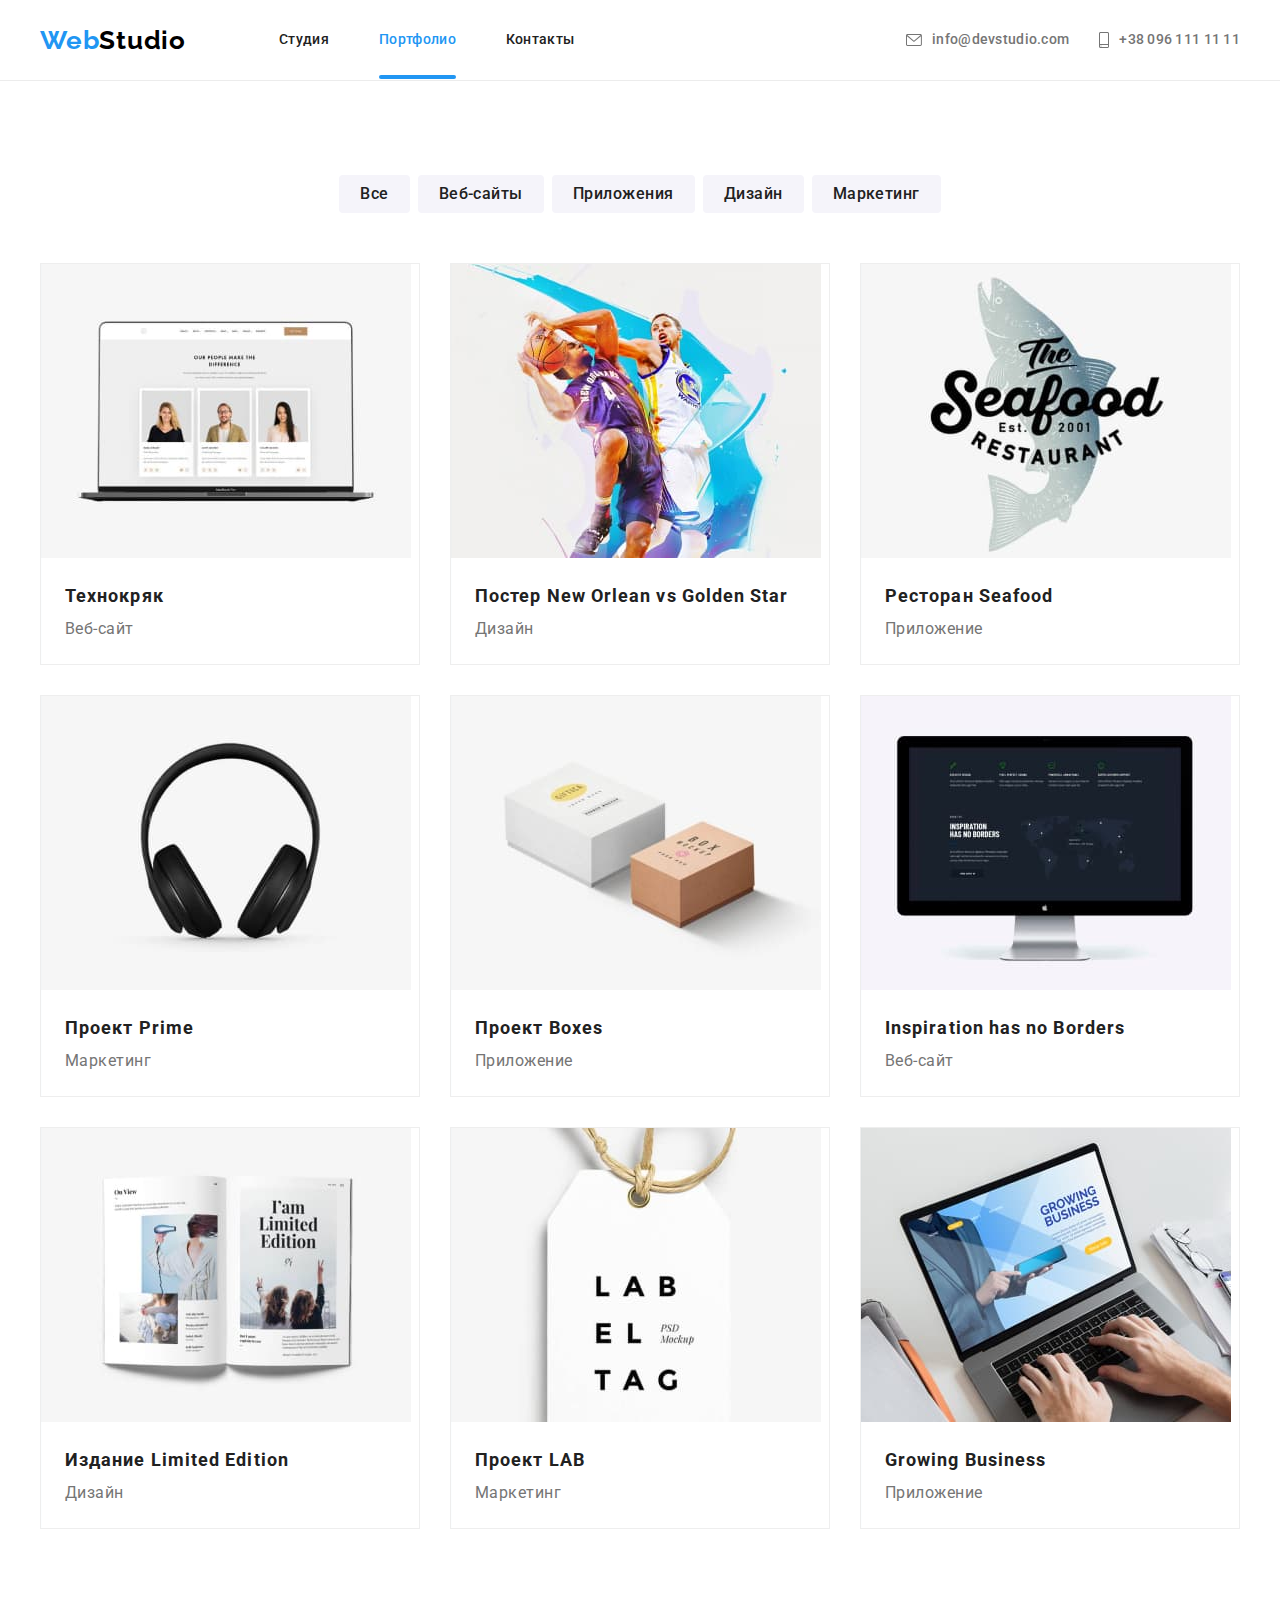
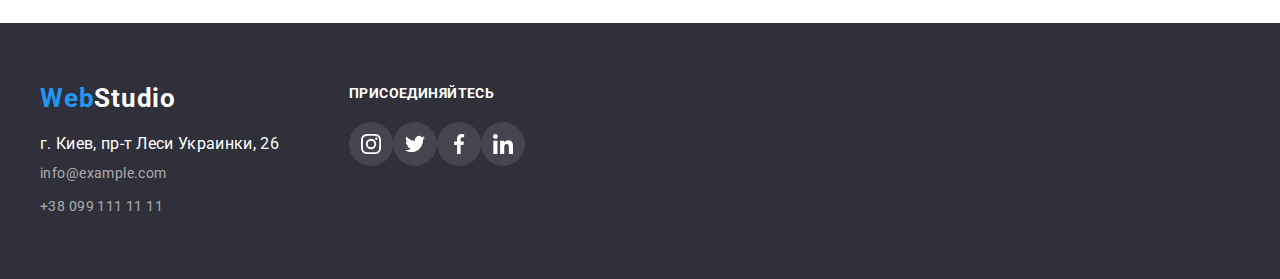
==== commit cf8d274a: "сдача 4 ДЗ" ====
--- a/portfolio/portfolio.html
+++ b/portfolio/portfolio.html
@@ -29,9 +29,17 @@
             </nav>
             <ul class="header-li">
                 <!-- Ссылка на адрес электронной почты  -->
-                <li class="phone"><a class="link icon-mail" href="mailto:info@devstudio.com">info@devstudio.com</a></li>
+                <li class="phone"><a class="link-phone" href="mailto:info@devstudio.com">
+                        <svg class="icon-contact" width="16" height="12">
+                            <use href="../images/icons/sprite.svg#envelope"></use>
+                        </svg>
+                        <span>info@devstudio.com</span></a></li>
                 <!-- Ссылка на телефонный номер -->
-                <li class="phone"><a class="link icon-tel" href="tel:+380961111111">+38 096 111 11 11</a></li>
+                <li class="phone"><a class="link-phone" href="tel:+380961111111">
+                        <svg class="icon-contact" width="10" height="16">
+                            <use href="../images/icons/sprite.svg#smartphone"></use>
+                        </svg>
+                        <span>+38 096 111 11 11</span></a></li>
             </ul>
         </div>
     </header>
@@ -162,14 +170,36 @@
             <div class="footer-join">
                 <b class="title">Присоединяйтесь</b>
                 <ul class="footer-icon">
-                    <li class="list">
-                        <a class="link icon-instagram" href=""></a>
-                    </li>
-                    <li class="list"><a class="link icon-twitter" href=""></a></li>
-                    <li class="list"><a class="link icon-facebook" href=""></a></li>
-                    <li class="list"><a class="link icon-linkedin" href=""></a></li>
+                    <li class="footer-list">
+                        <a class="footer-links-icon" href="">
+                            <svg class="footer-icon">
+                                <use href="../images/icons/sprite.svg#instagram"></use>
+                            </svg>
+                        </a>
+                    </li>
+                    <li class="footer-list">
+                        <a class="footer-links-icon" href="">
+                            <svg class="footer-icon">
+                                <use href="../images/icons/sprite.svg#twitter"></use>
+                            </svg>
+                        </a>
+                    </li>
+                    <li class="footer-list">
+                        <a class="footer-links-icon" href="">
+                            <svg class="footer-icon">
+                                <use href="../images/icons/sprite.svg#facebook"></use>
+                            </svg>
+                        </a>
+                    </li>
+                    <li class="footer-list">
+                        <a class="footer-links-icon" href="">
+                            <svg class="footer-icon">
+                                <use href="../images/icons/sprite.svg#linkedin"></use>
+                            </svg>
+                        </a>
+                    </li>
                 </ul>
-            </div>
+        </div>
         </div>
     </footer>
 </body>
--- a/css/style.css
+++ b/css/style.css
@@ -141,52 +141,33 @@
 /* ссылки контактов */
 .header-li {
   display: flex;
-}
-.link {
+  align-items: center;
+}
+.link-phone {
+  display: flex;
+  align-items: center;
   color: var(--primary-text-color);
+  fill: var(--primary-text-color);
   font-weight: 500;
   font-size: 14px;
   line-height: 1.14;
   letter-spacing: 0.02em;
+  transition-property: color;
+  transition-duration: 250ms;
+  transition-timing-function: cubic-bezier(0.4, 0, 0.2, 1);
 }
 .header-li .phone + .phone {
   margin-left: 30px;
 }
-
-.link:hover,
-.icon-mail:hover,
-.icon-tel:hover {
+.icon-contact {
+  display: block;
+  margin-right: 10px;
+}
+.header-li .link-phone:hover {
   color: var(--akcent-color);
-}
-.header .icon-mail::before {
-  display: inline-block;
-  content: '';
-  height: 12px;
-  width: 16px;
-  margin-right: 10px;
-  background-image: url('../images/icons/mail.svg');
-}
-
-.header .icon-tel::before {
-  display: inline-block;
-  content: '';
-  height: 16px;
-  width: 10px;
-  margin-right: 10px;
-  background-image: url('../images/icons/smartphone.svg');
-  align-self: center;
-}
-.phone .link {
-  display: flex;
-  align-items: center;
-}
-/* .link:hover,
-.mail:hover::before,
-.link:hover svg,
-.link:focus svg {
-  color: var(--accent-color);
-  fill: var(--accent-color);
-} */
+  fill: var(--akcent-color);
+}
+
 /* вопросы: 
 1. при фиксированном хедере возможно сейчас уже сделать, чтобы весь его контент при зуме был видимым. 
 2. так же при зуме bg начинает обрезаться картинка. 3. при нфжатии на кнопку Отправить в модальном окне не применяется transition  h
@@ -194,24 +175,6 @@
 https://mariia-kovalchuk.github.io/goit-markup-hw-05/index.html */
 /* https://marishka95s.github.io/goit-markup-hw-06/index.html */
 /* https://github.com/marishka95s/goit-markup-hw-06/ */
-
-/* .mail::before {
-  display: inline-block;
-  content: '';
-  height: 12px;
-  width: 16px;
-  margin-right: 10px;
-  background-image: url('../images/icons/sprite.svg#mail');
-}
-.tel::before {
-  display: inline-block;
-  content: '';
-  height: 16px;
-  width: 10px;
-  margin-right: 10px;
-  background-image: url('../images/icons/smartphone.svg');
-  align-self: center;
-} */
 
 /* Секция Герой */
 .hero {
@@ -249,14 +212,13 @@
   /* padding-top: 200px; */
   margin-bottom: 30px;
 }
-/* class='btn btn-primary'  */
+
 .button {
   color: var(--primary-background-color);
   background-color: var(--akcent-color);
   font-weight: 700;
   font-size: 16px;
   line-height: 1.87;
-  /* display: flex; */
   align-items: center;
   text-align: center;
   letter-spacing: 0.06em;
@@ -266,6 +228,261 @@
   min-width: 200px;
   border: none;
   border-radius: 4px;
+}
+.backdrop {
+  position: fixed;
+  top: 0;
+  left: 0;
+  width: 100%;
+  height: 100%;
+  opacity: 1;
+  background-color: rgba(0, 0, 0, 0.2);
+  transition: opacity 250ms cubic-bezier(0.4, 0, 0.2, 1);
+}
+.backdrop.is-hidden {
+  opacity: 0;
+  pointer-events: none;
+  visibility: visible;
+}
+.backdrop.is-hidden .modal {
+  transform: translate(-50%, -50%) scale(1.1);
+}
+.modal {
+  position: absolute;
+  top: 50%;
+  left: 50%;
+
+  min-height: 581px;
+  min-width: 528px;
+  padding: 40px;
+
+  background-color: var(--primary-background-color);
+  box-shadow: 0px 1px 3px rgba(0, 0, 0, 0.12), 0px 1px 1px rgba(0, 0, 0, 0.14),
+    0px 2px 1px rgba(0, 0, 0, 0.2);
+  border-radius: 4px;
+
+  transform: translate(-50%, -50%) scale(1);
+  transition: transform 250ms cubic-bezier(0.4, 0, 0.2, 1);
+}
+.form {
+  display: flex;
+  flex-direction: column;
+}
+.form h2 {
+  margin-bottom: 12px;
+
+  font-weight: 700;
+  font-size: 20px;
+  line-height: 23px;
+  text-align: center;
+  letter-spacing: 0.03em;
+
+  color: var(--secondary-text-color);
+}
+.inputs {
+  margin-bottom: 20px;
+}
+.form-label {
+  position: relative;
+  display: flex;
+  flex-direction: column;
+  margin-bottom: 10px;
+}
+
+.form-label span {
+  text-align: left;
+  margin-bottom: 4px;
+  font-weight: 400;
+  font-size: 12px;
+  line-height: 1.16;
+  letter-spacing: 0.01em;
+
+  color: var(--secondary-text-color);
+}
+.form-input {
+  padding-top: 12px;
+  padding-bottom: 12px;
+  padding-left: 42px;
+
+  border: 1px solid rgba(33, 33, 33, 0.2);
+  box-sizing: border-box;
+  border-radius: 4px;
+  cursor: pointer;
+
+  font-size: 16px;
+
+  transition-duration: 250ms;
+  transition-timing-function: cubic-bezier(0.4, 0, 0.2, 1);
+}
+.comment {
+  padding-top: 12px;
+  padding-right: 16px;
+  padding-bottom: 12px;
+  padding-left: 16px;
+
+  max-width: 448px;
+  max-height: 120px;
+}
+.comment::placeholder {
+  font-weight: normal;
+  font-size: 14px;
+  line-height: 1.14;
+  letter-spacing: 0.01em;
+
+  color: rgba(117, 117, 117, 0.5);
+}
+.form-label svg {
+  position: absolute;
+  bottom: 13.5px;
+  left: 12px;
+  fill: var(--secondary-text-color);
+}
+.modal input:focus,
+.modal textarea:focus {
+  border-color: var(--akcent-color);
+  outline: none;
+  cursor: pointer;
+
+  transition-duration: 250ms;
+  transition-timing-function: cubic-bezier(0.4, 0, 0.2, 1);
+}
+.modal input::placeholder {
+  cursor: pointer;
+}
+.modal input:focus::placeholder {
+  cursor: pointer;
+}
+.modal input:focus ~ svg {
+  fill: var(--akcent-color);
+  cursor: pointer;
+
+  transition-duration: 250ms;
+  transition-timing-function: cubic-bezier(0.4, 0, 0.2, 1);
+}
+/* .form-label::placeholder {
+  color: transparent;
+}
+.form-label input:not(:placeholder-shown) + svg {
+  fill: var(--accent-color);
+} */
+.checkbox {
+  align-self: center;
+}
+.checkbox-input {
+  position: absolute;
+  width: 1px;
+  height: 1px;
+  margin: -1px;
+  border: 0;
+  padding: 0;
+  clip: rect(0 0 0 0);
+  overflow: hidden;
+}
+.checkbox-label {
+  display: flex;
+  align-items: center;
+  margin-bottom: 30px;
+}
+.checkbox span {
+  align-self: center;
+
+  font-weight: 400;
+  font-size: 14px;
+  line-height: 1.71;
+  letter-spacing: 0.03em;
+
+  color: var(--primary-text-color);
+}
+.checkbox a {
+  text-decoration-line: underline;
+  color: var(--akcent-color);
+}
+.checkbox-input + svg {
+  display: inline-block;
+  margin-right: 7px;
+  height: 15px;
+  width: 16px;
+
+  background-color: var(--primary-background-color);
+  border: 2px solid var(--secondary-text-color);
+  border-radius: 2px;
+
+  transition-duration: 250ms;
+  transition-timing-function: cubic-bezier(0.4, 0, 0.2, 1);
+}
+.checkbox-input:checked + svg {
+  background-color: var(--akcent-color);
+  background-image: url('../images/check.svg');
+  background-size: contain;
+  background-origin: border-box;
+  border-color: transparent;
+  border-radius: 2px;
+
+  transition-duration: 250ms;
+  transition-timing-function: cubic-bezier(0.4, 0, 0.2, 1);
+}
+
+/* .checkbox-input:focus + svg {
+  outline: 2px solid var(--accent-color);
+}
+.checkbox-input:checked:focus + svg {
+  outline: 2px solid var(--main-text-color);
+} */
+.form-button {
+  display: flex;
+  align-items: center;
+  text-align: center;
+
+  padding-top: 10px;
+  padding-bottom: 10px;
+
+  background-color: var(--akcent-color);
+  color: var(--primary-background-color);
+  --color5: var(--primary-background-color);
+  background: var(--akcent-color);
+  box-shadow: 0px 4px 4px rgba(0, 0, 0, 0.15);
+  border-radius: 4px;
+
+  font-weight: 700;
+  font-size: 16px;
+  line-height: 1.87;
+  letter-spacing: 0.06em;
+  border-radius: 4px;
+  border: none;
+
+  align-self: center;
+  padding-right: 55px;
+  padding-left: 56px;
+}
+.form-button:hover,
+.form-button:focus {
+  background: #188ce8;
+  box-shadow: 0px 4px 4px rgba(0, 0, 0, 0.15);
+  border-radius: 4px;
+  cursor: pointer;
+}
+.modal-close-svg {
+  position: absolute;
+  top: 8px;
+  right: 8px;
+  height: 30px;
+  width: 30px;
+
+  display: flex;
+  align-items: center;
+  justify-content: center;
+
+  fill: var(--logo-color);
+  border-radius: 50%;
+  border: 1px solid rgba(0, 0, 0, 0.1);
+  background: var(--primary-background-color);
+
+  transition: fill 250ms cubic-bezier(0.4, 0, 0.2, 1);
+}
+.modal-close-svg:hover,
+.modal-close-svg:focus {
+  fill: var(--akcent-color);
+  cursor: pointer;
 }
 /* Прятать текст */
 .visually-hidden {
@@ -441,6 +658,7 @@
 
 .team-icon .links-icon:hover {
   background-color: var(--akcent-color);
+  fill: var(--primary-background-color);
 }
 .links-icon {
   margin-right: 10px;
@@ -456,22 +674,16 @@
   height: 44px;
   width: 44px;
   align-items: center;
-
   border-radius: 50%;
   /* margin-right: 10px; */
   fill: var(--icon-gray-color);
-}
-
-.team-icon .links-icon:hover {
-  fill: var(--primary-background-color);
 }
 
 .team-icon .icon {
   height: 20px;
   width: 20px;
   margin-left: auto;
-  margin-right: 10px;
-  fill: currentColor;
+  margin-right: 12px;
 }
 /* Clients */
 
@@ -506,10 +718,12 @@
   border: 1px solid var(--icon-gray-color);
   border-radius: 4px;
   color: var(--icon-gray-color);
+  fill: var(--icon-gray-color);
 }
 
 .clients-lists .link:hover {
   color: var(--akcent-color);
+  fill: var(--akcent-color);
   border-color: var(--akcent-color);
 }
 
@@ -573,12 +787,38 @@
 
   color: var(--primary-background-color);
 }
-
+.footer-icon {
+  display: flex;
+}
+.footer-list .footer-links-icon:hover {
+  background-color: var(--akcent-color);
+  fill: var(--primary-background-color);
+}
+.footer-links-icon {
+  margin-right: 10px;
+}
+
+.footer-list .footer-links-icon {
+  display: flex;
+  height: 44px;
+  width: 44px;
+  align-items: center;
+  border-radius: 50%;
+
+  fill: var(--primary-background-color);
+}
+
+.footer-list .footer-icon {
+  height: 20px;
+  width: 20px;
+  margin-left: auto;
+  margin-right: 12px;
+}
 .footer-join .list:not(:last-child) {
   margin-right: 10px;
 }
 
-.footer-join .link {
+.footer-join .footer-list {
   display: inline-block;
   height: 44px;
   width: 44px;
@@ -589,30 +829,6 @@
   border-radius: 50%;
 }
 
-.footer-join .icon-instagram {
-  background-image: url('../images/icons/instagram.svg');
-}
-.footer-join .icon-twitter {
-  background-image: url('../images/icons/twitter.svg');
-}
-.footer-join .icon-facebook {
-  background-image: url('../images/icons/facebook.svg');
-}
-.footer-join .icon-linkedin {
-  background-image: url('../images/icons/linkedin.svg');
-}
-
-.footer-join .icon-instagram:hover,
-.footer-join .icon-twitter:hover,
-.footer-join .icon-facebook:hover,
-.footer-join .icon-linkedin:hover {
-  background-color: var(--akcent-color);
-}
-
-.footer-icon {
-  display: flex;
-}
-
 /* Portfolio */
 .header {
   border-bottom: 1px solid #ececec;
@@ -658,12 +874,9 @@
 .projects {
   display: flex;
   flex-wrap: wrap;
-  /* margin-right: -30px;
-  margin-bottom: -30px; */
   list-style: none;
 }
 .projects-item {
-  /* width: 370px; */
   width: calc((100% - 60px) / 3);
   margin-right: 30px;
   margin-bottom: 30px;
@@ -695,8 +908,6 @@
   font-size: 18px;
   line-height: 2;
   letter-spacing: 0.06em;
-  /* margin-top: 20px;
-  margin-bottom: 4px; */
 }
 .projects li {
   text-align: left;
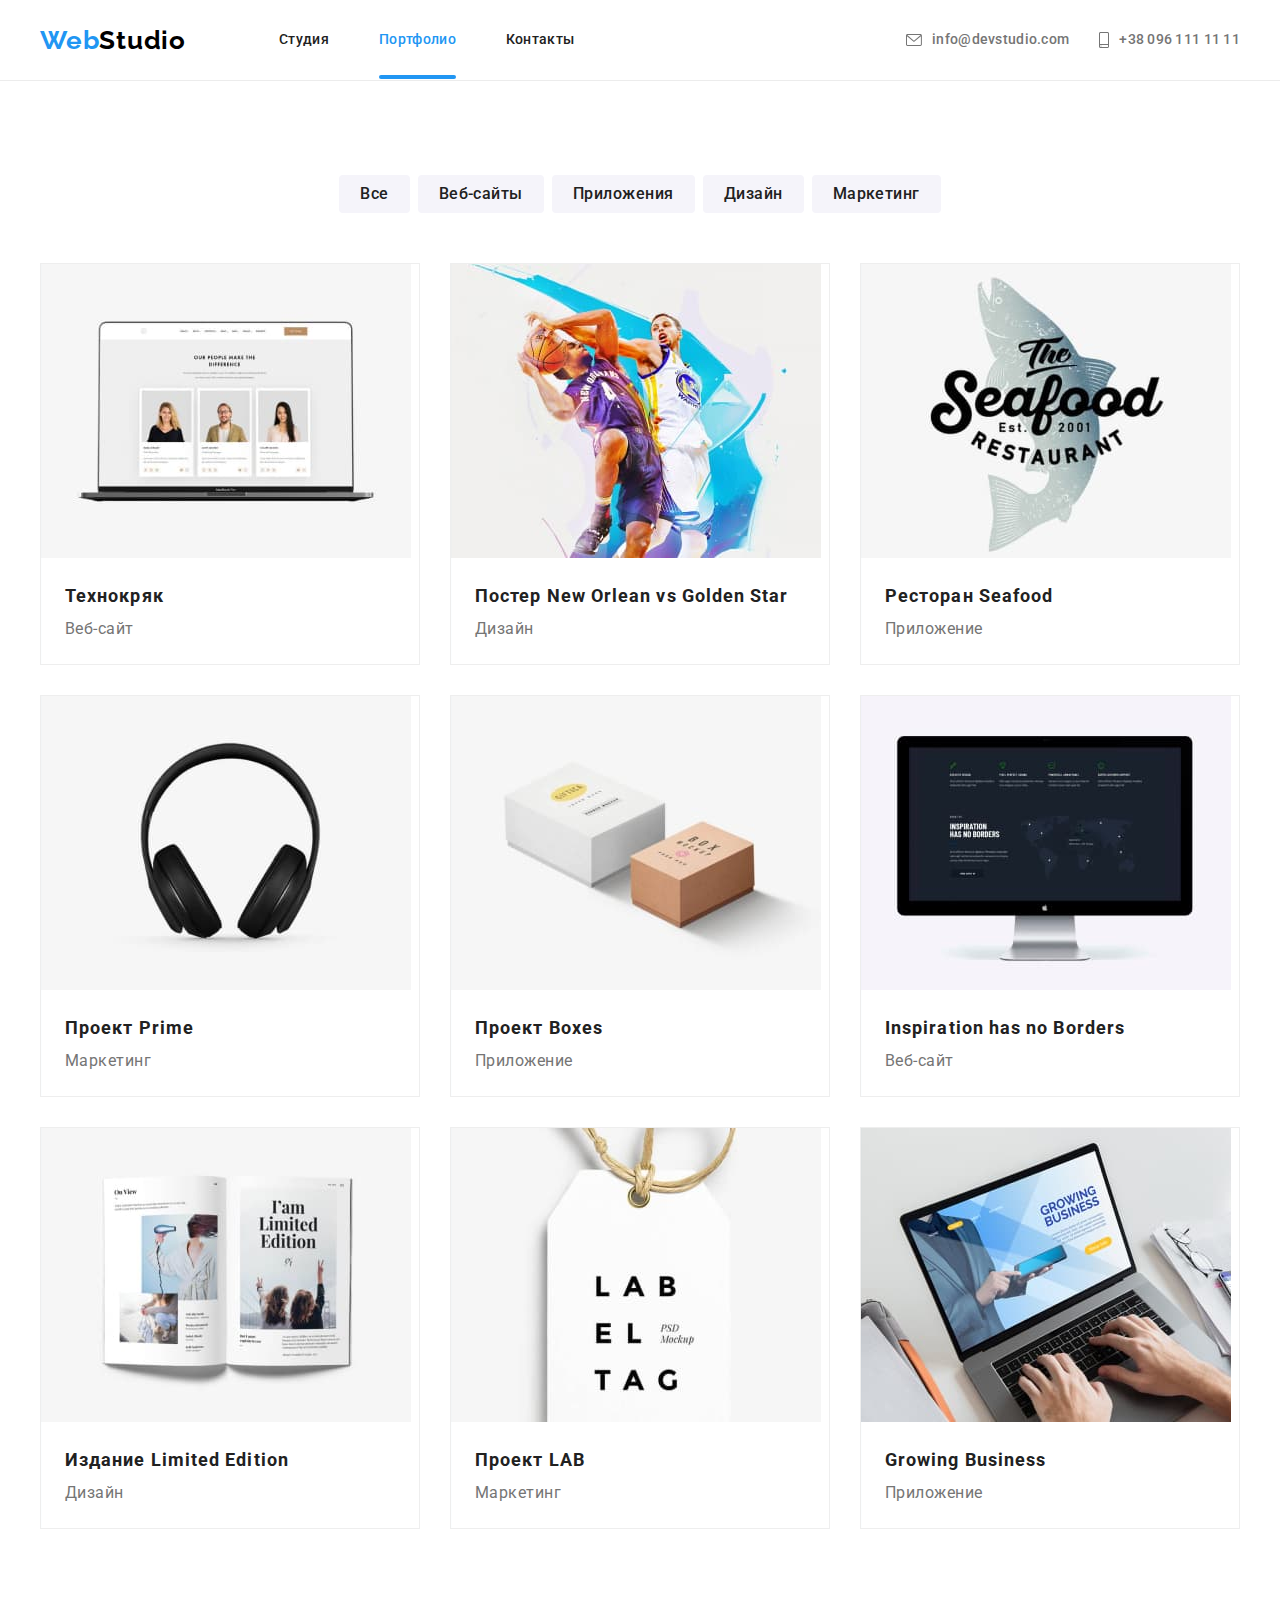
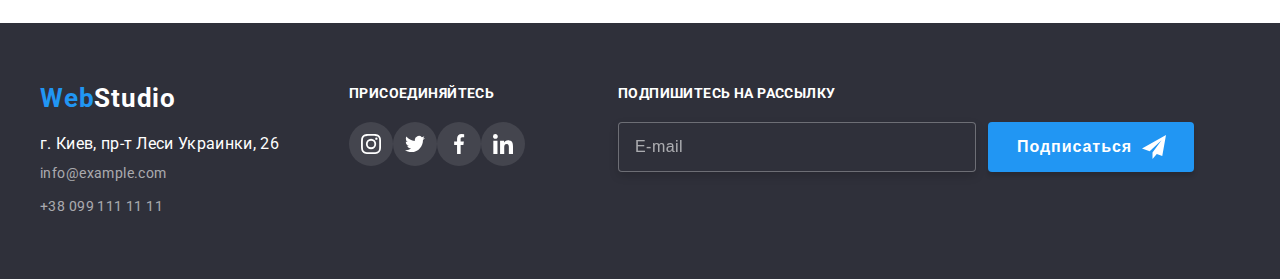
==== commit 1a55c3f3: "изм 5" ====
--- a/portfolio/portfolio.html
+++ b/portfolio/portfolio.html
@@ -199,7 +199,21 @@
                         </a>
                     </li>
                 </ul>
-        </div>
+            </div>
+            <div class="right-part">
+                <h3 class="title">Подпишитесь на рассылку</h3>
+                <form class="form-submit">
+                    <label class="form-label-footer">
+                        <input type="email" class="form-input-footer" name="mail" placeholder="E-mail" autocomplete="off" />
+                    </label>
+                    <button type="submit" class="button-submit">
+                        <span>Подписаться</span>
+                        <svg width="24" height="24">
+                            <use href="../images/icons/sprite.svg#send"></use>
+                        </svg>
+                    </button>
+                </form>
+            </div>
         </div>
     </footer>
 </body>
--- a/css/style.css
+++ b/css/style.css
@@ -228,6 +228,7 @@
   min-width: 200px;
   border: none;
   border-radius: 4px;
+  cursor: pointer;
 }
 .backdrop {
   position: fixed;
@@ -774,7 +775,9 @@
 .footer-left {
   margin-right: 70px;
 }
-
+.footer-join {
+  margin-right: 93px;
+}
 .footer-join .title {
   display: inline-block;
   margin-bottom: 20px;
@@ -828,6 +831,85 @@
   background-position: center;
   border-radius: 50%;
 }
+.form-submit {
+  display: flex;
+}
+.right-part .title {
+  display: inline-block;
+  margin-bottom: 20px;
+
+  font-weight: 700;
+  font-size: 14px;
+  line-height: 1.14;
+  letter-spacing: 0.03em;
+  text-transform: uppercase;
+
+  color: var(--primary-background-color);
+}
+.form-submit .form-input-footer {
+  margin-right: 12px;
+  padding-top: 15px;
+  padding-right: 16px;
+  padding-bottom: 15px;
+  padding-left: 16px;
+  width: 358px;
+  height: 50px;
+
+  color: var(--primary-background-color);
+  background-color: var(--footer-color);
+
+  border: 1px solid rgba(255, 255, 255, 0.3);
+  box-sizing: border-box;
+  filter: drop-shadow(0px 4px 4px rgba(0, 0, 0, 0.15));
+  border-radius: 4px;
+}
+.form-input-footer::placeholder {
+  display: flex;
+  align-items: center;
+
+  color: rgba(255, 255, 255, 0.6);
+
+  font-weight: 400;
+  font-size: 16px;
+  line-height: 1.25;
+  letter-spacing: 0.03em;
+}
+.form-input-footer:not(:placeholder-shown) + .form-input-footer {
+  color: var(--primary-background-color);
+  background-color: var(--footer-color);
+}
+
+.button-submit {
+  display: flex;
+  align-items: center;
+  text-align: center;
+
+  padding-top: 10px;
+  padding-right: 28px;
+  padding-bottom: 10px;
+  padding-left: 29px;
+
+  background-color: var(--akcent-color);
+  color: var(--primary-background-color);
+  fill: var(--primary-background-color);
+  background: var(--akcent-color);
+  box-shadow: 0px 4px 4px rgba(0, 0, 0, 0.15);
+  border-radius: 4px;
+
+  font-weight: 700;
+  font-size: 16px;
+  line-height: 1.87;
+  letter-spacing: 0.06em;
+  border-radius: 4px;
+  border: none;
+  cursor: pointer;
+}
+
+.button-submit svg {
+  margin-left: 10px;
+  background-color: var(--akcent-color);
+  fill: var(--primary-background-color);
+}
 
 /* Portfolio */
 .header {
@@ -863,6 +945,7 @@
   padding: 6px 21px;
   border-radius: 4px;
   border: 0px;
+  cursor: pointer;
 }
 .benefits .benefits-button:hover,
 .benefits .benefits-button:focus {
